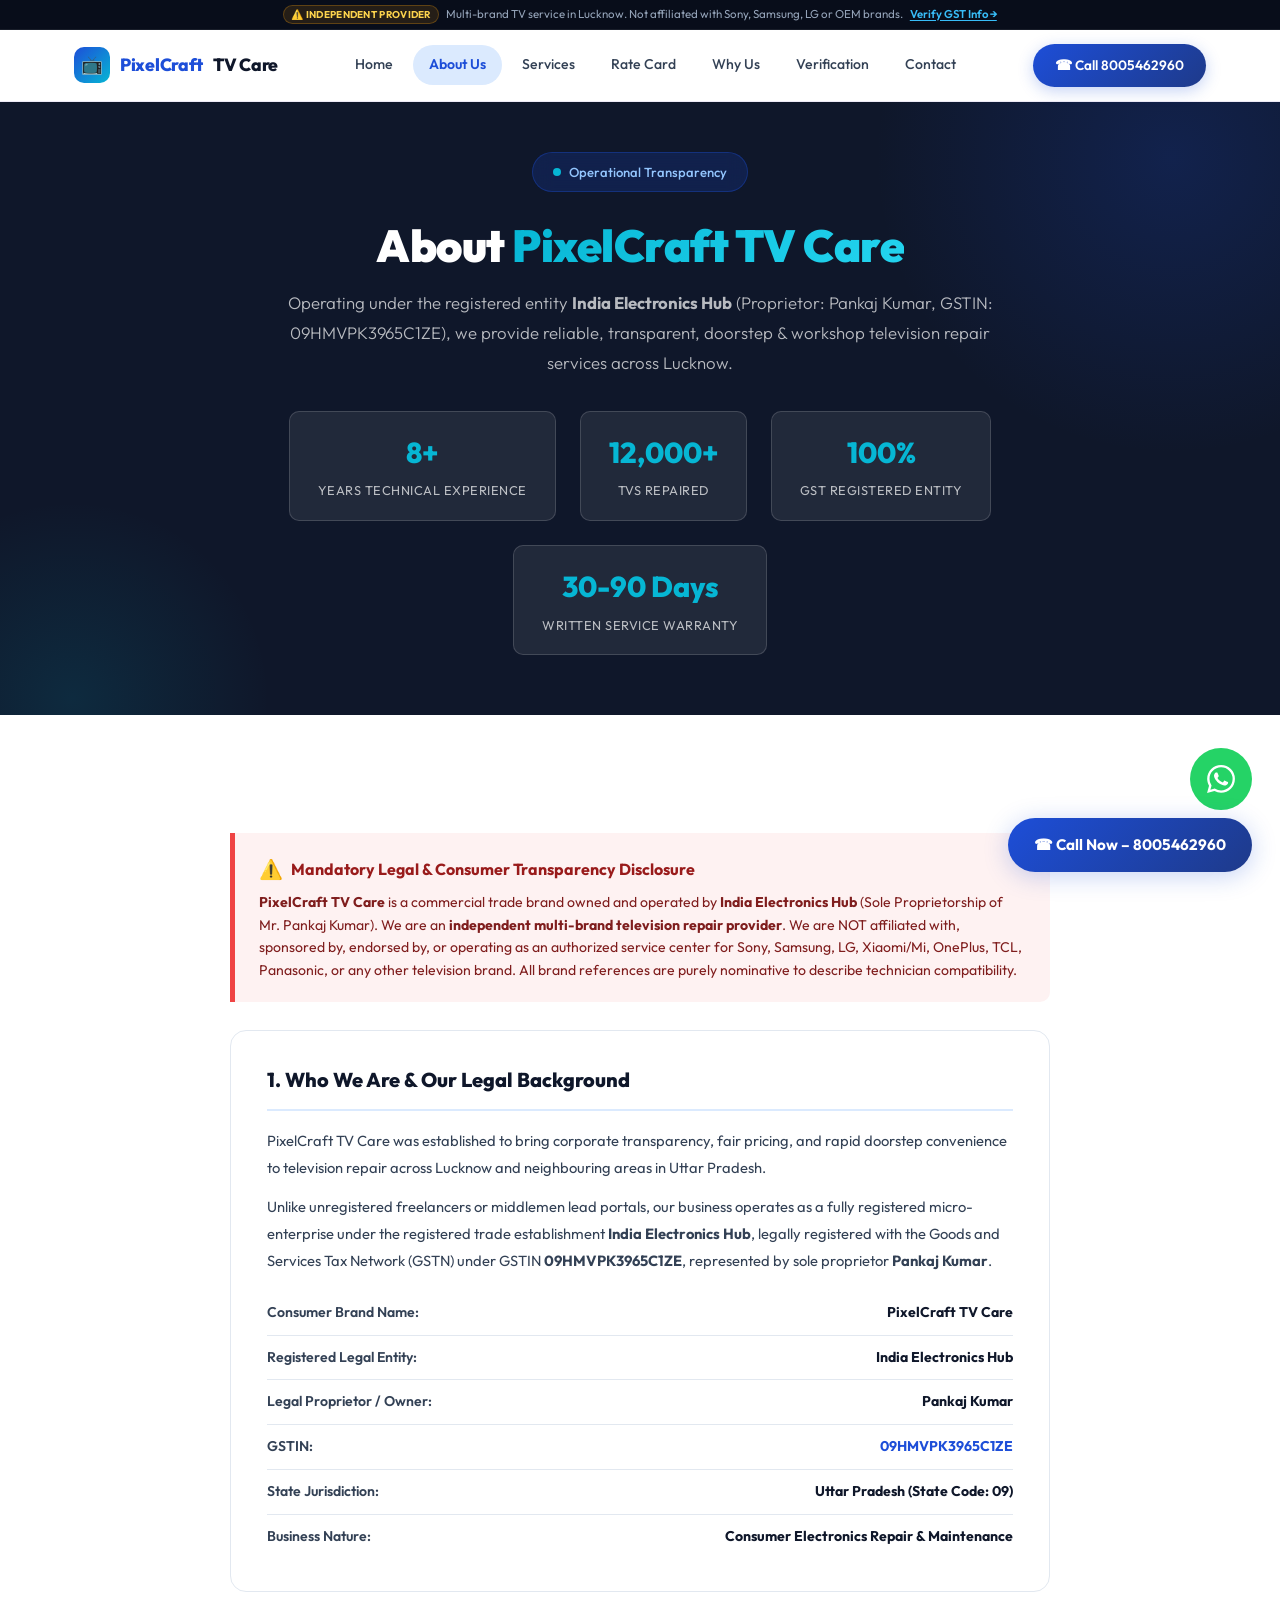
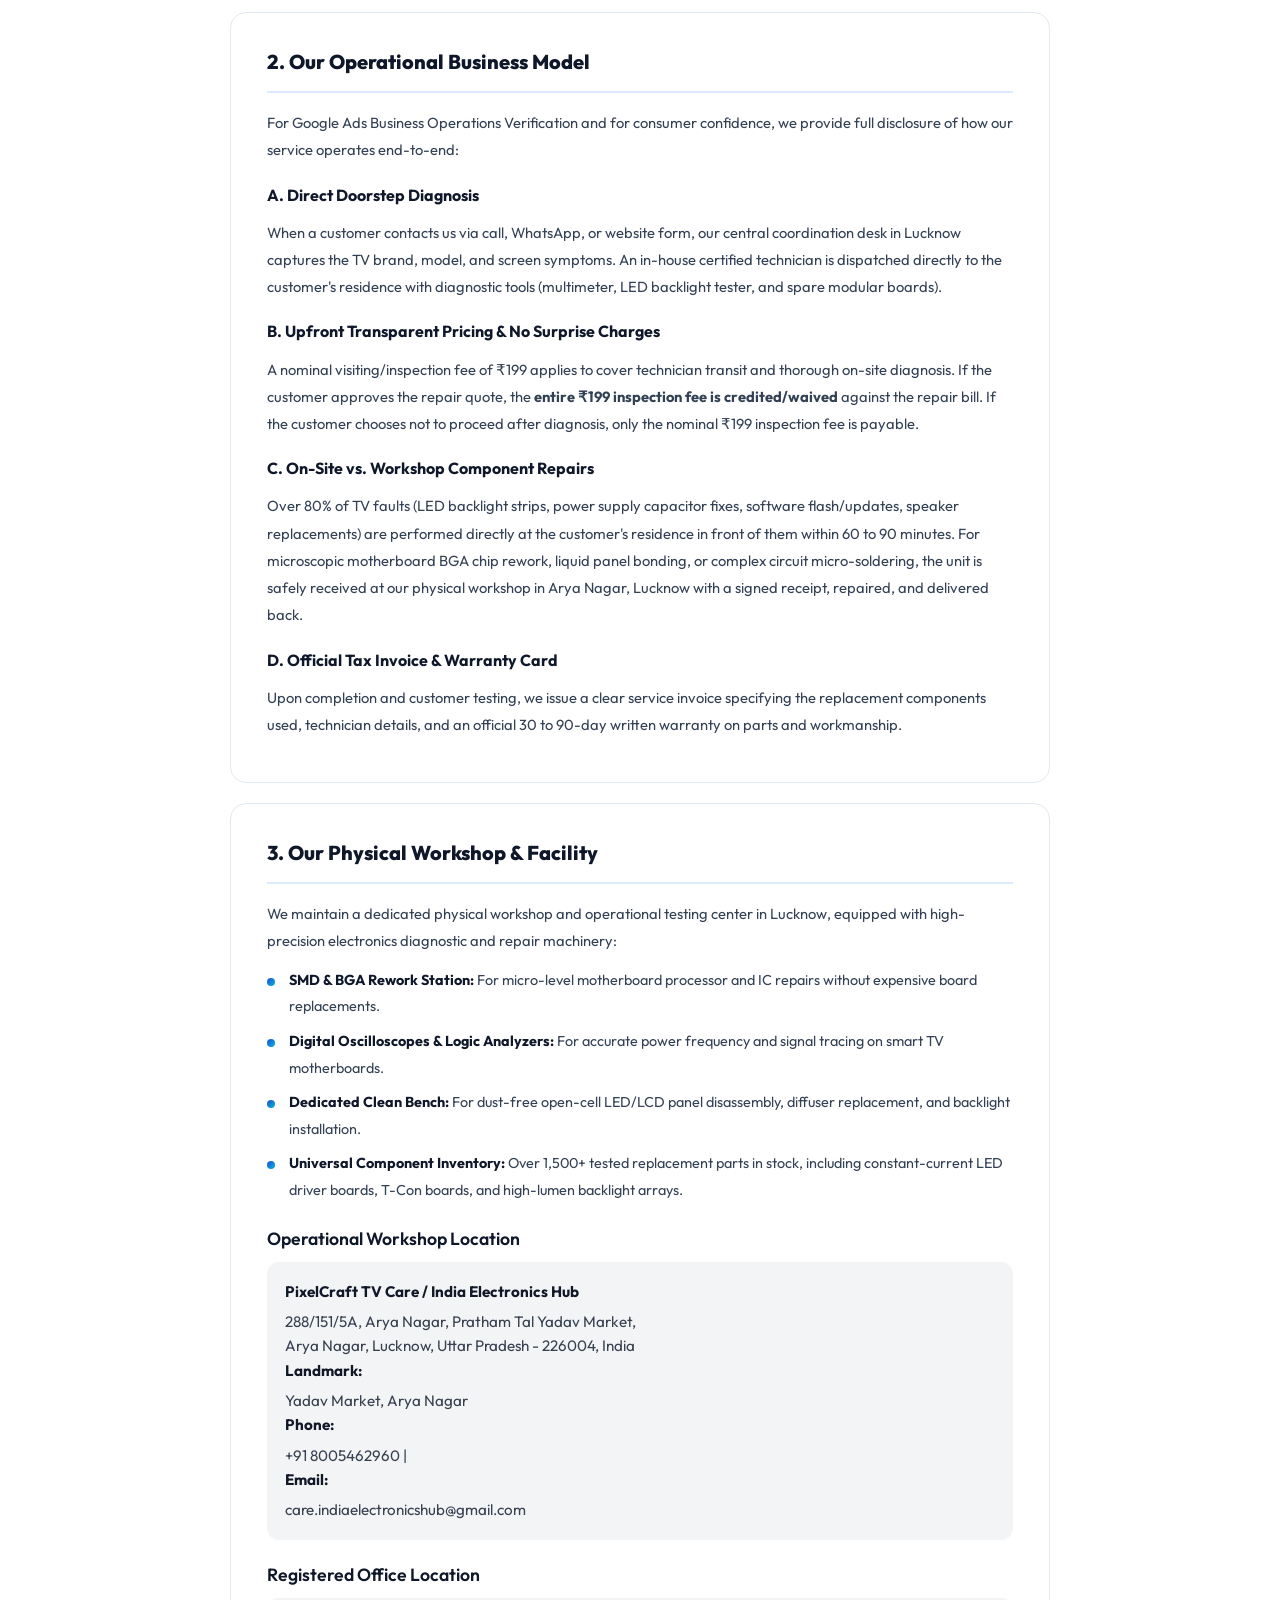
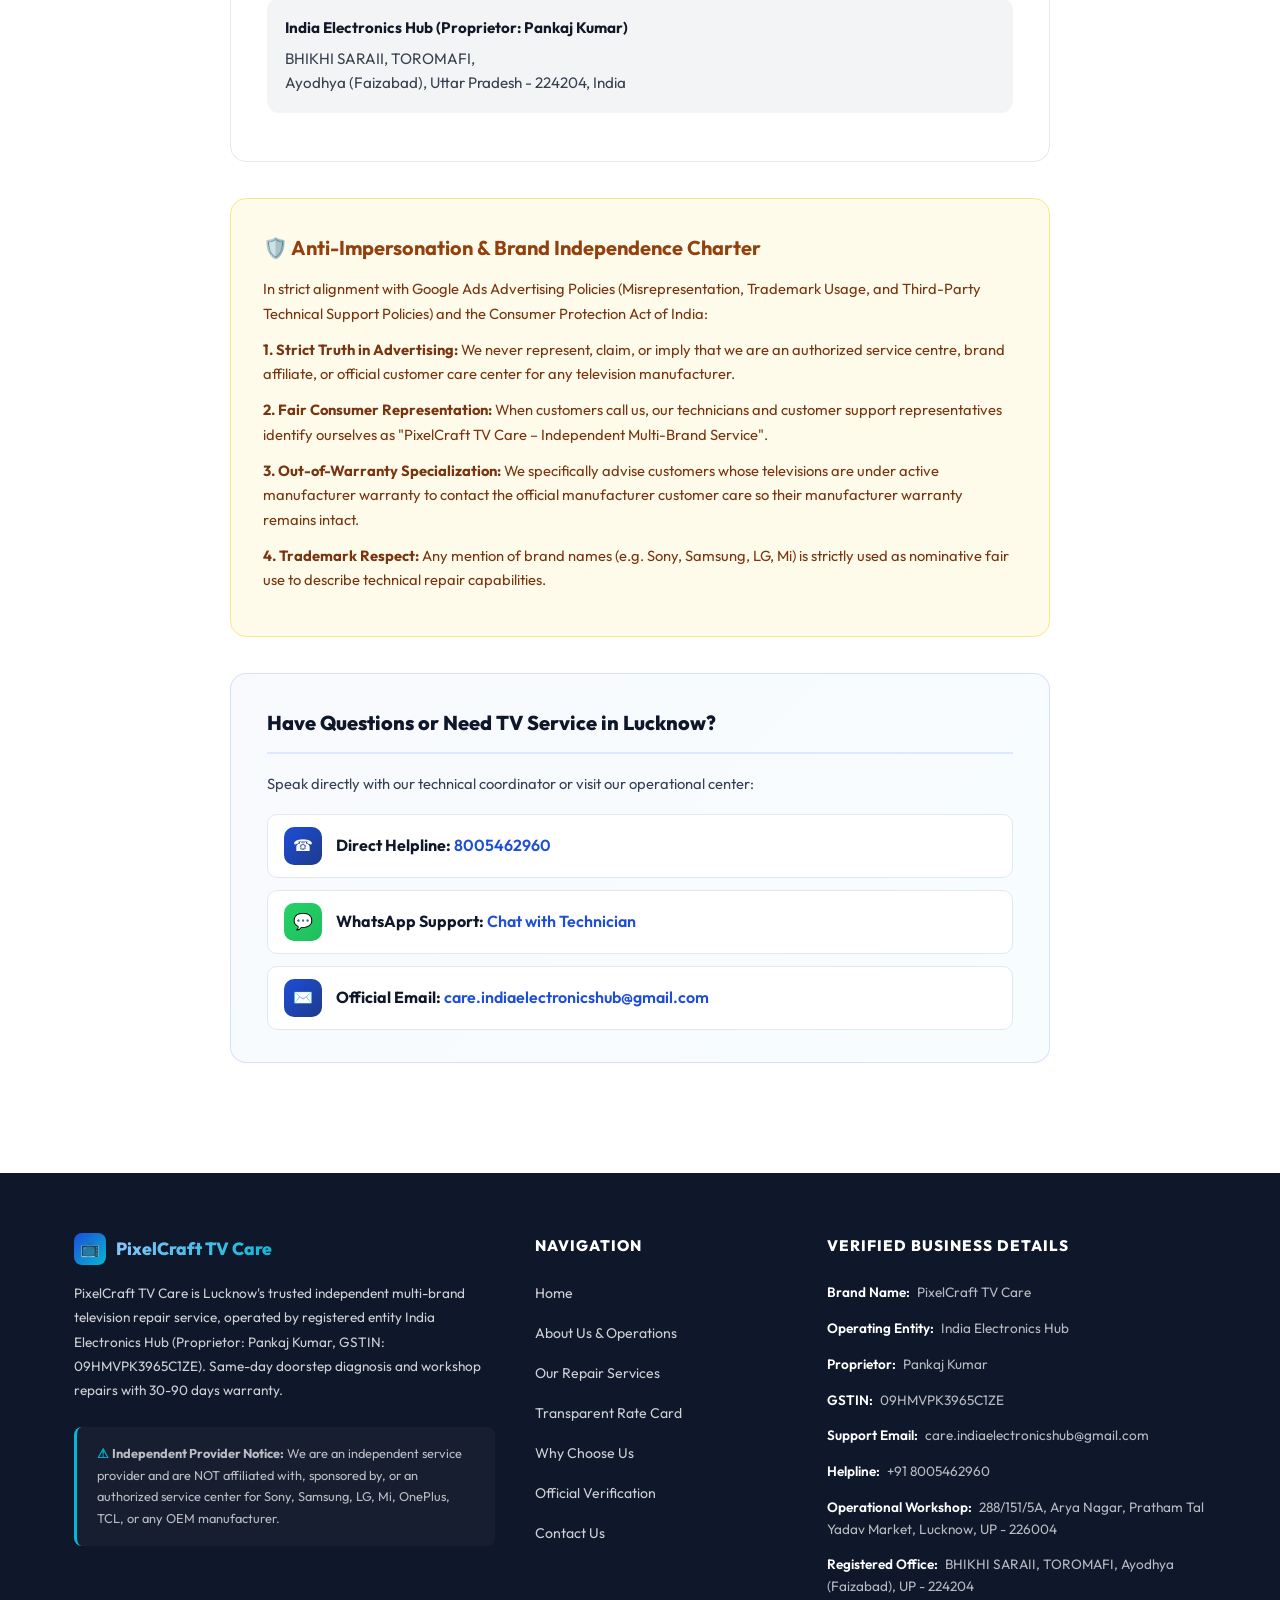
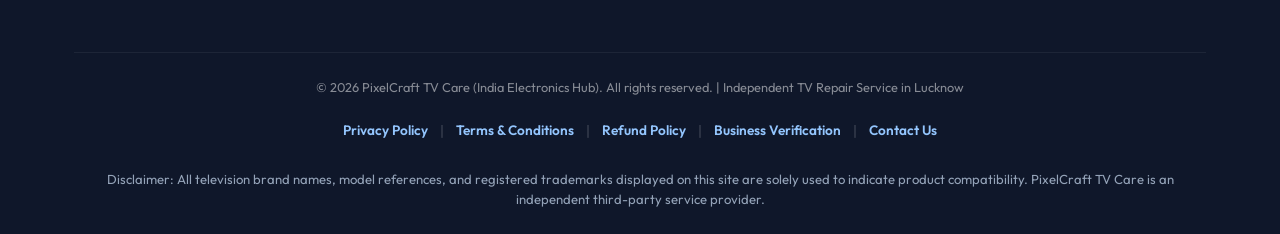
==== about.html @ d1cd242b "Revamp site for Google Ads BOV compliance, rebrand to PixelCraft TV Care, and mobile optimization" ====
<!DOCTYPE html>
<html lang="en">
<head>
<meta charset="UTF-8">
<meta name="viewport" content="width=device-width, initial-scale=1.0">
<title>About Us & Business Operations – PixelCraft TV Care | Lucknow</title>
<meta name="description" content="Learn about PixelCraft TV Care, an independent multi-brand television repair service in Lucknow operated by India Electronics Hub (Proprietor: Pankaj Kumar, GSTIN: 09HMVPK3965C1ZE).">
<meta name="keywords" content="About PixelCraft TV Care, TV repair Lucknow, India Electronics Hub, Pankaj Kumar, TV repair workshop Lucknow, independent TV repair">
<link rel="stylesheet" href="style.css">
<link rel="icon" type="image/svg+xml" href="data:image/svg+xml,<svg xmlns='http://www.w3.org/2000/svg' viewBox='0 0 100 100'><text y='.9em' font-size='90'>📺</text></svg>">
<link rel="canonical" href="https://india-electronics-hub-service-centre.vercel.app/about.html">
<meta property="og:title" content="About Us & Business Operations - PixelCraft TV Care">
<meta property="og:description" content="Independent TV repair facility in Lucknow operated by India Electronics Hub. Meet our team, workshop, and business model.">
<meta property="og:url" content="https://india-electronics-hub-service-centre.vercel.app/about.html">
<meta property="og:type" content="website">
<script type="application/ld+json">
{
  "@context": "https://schema.org",
  "@type": "LocalBusiness",
  "name": "PixelCraft TV Care",
  "alternateName": "India Electronics Hub",
  "url": "https://india-electronics-hub-service-centre.vercel.app/",
  "telephone": "+918005462960",
  "email": "care.indiaelectronicshub@gmail.com",
  "address": [
    {
      "@type": "PostalAddress",
      "streetAddress": "BHIKHI SARAII, TOROMAFI",
      "addressLocality": "Ayodhya",
      "addressRegion": "UP",
      "postalCode": "224204",
      "addressCountry": "IN"
    },
    {
      "@type": "PostalAddress",
      "streetAddress": "288/151/5A, ARYA NAGAR, PRATHAM TAL YADAV MARKET",
      "addressLocality": "Lucknow",
      "addressRegion": "UP",
      "postalCode": "226004",
      "addressCountry": "IN"
    }
  ],
  "openingHoursSpecification": [
    {
      "@type": "OpeningHoursSpecification",
      "dayOfWeek": ["Monday","Tuesday","Wednesday","Thursday","Friday","Saturday","Sunday"],
      "opens": "09:00",
      "closes": "20:00"
    }
  ],
  "areaServed": ["Lucknow", "Ayodhya"],
  "priceRange": "₹₹"
}
</script>
</head>
<body>

<!-- TOP COMPLIANCE BAR -->
<div class="top-compliance-bar">
  <div class="top-compliance-inner">
    <span class="compliance-tag">⚠️ Independent Provider</span>
    <span class="compliance-text">Multi-brand TV service in Lucknow. Not affiliated with Sony, Samsung, LG or OEM brands.</span>
    <a href="business-verification.html" class="compliance-link">Verify GST Info &rarr;</a>
  </div>
</div>

<!-- HEADER -->
<header class="header" id="header">
  <div class="header-inner">
    <a href="index.html" class="logo">
      <span class="logo-icon">📺</span>
      PixelCraft <span>TV Care</span>
    </a>
    <nav class="nav" id="desktopNav">
      <a href="index.html">Home</a>
      <a href="about.html" class="active">About Us</a>
      <a href="index.html#services">Services</a>
      <a href="index.html#pricing">Rate Card</a>
      <a href="index.html#why">Why Us</a>
      <a href="business-verification.html">Verification</a>
      <a href="contact.html">Contact</a>
    </nav>
    <a href="tel:8005462960" class="header-cta" id="headerCallBtn">&#9742; Call 8005462960</a>
    <button class="menu-toggle" id="menuToggle" aria-label="Open menu">&#9776;</button>
  </div>
</header>

<!-- MOBILE NAV -->
<div class="mobile-nav" id="mobileNav">
  <button class="close-btn" id="closeNav" aria-label="Close menu">&times;</button>
  <a href="index.html">Home</a>
  <a href="about.html">About Us</a>
  <a href="index.html#services">Services</a>
  <a href="index.html#pricing">Rate Card</a>
  <a href="index.html#why">Why Us</a>
  <a href="business-verification.html">Verification</a>
  <a href="contact.html">Contact</a>
  <a href="tel:8005462960" class="mobile-phone-btn">&#9742; Call 8005462960</a>
</div>

<!-- PAGE HERO -->
<section class="page-hero">
  <div class="container">
    <div class="page-hero-content">
      <div class="hero-badge">
        <span class="badge-dot"></span>
        Operational Transparency
      </div>
      <h1>About <span class="highlight">PixelCraft TV Care</span></h1>
      <p>Operating under the registered entity <strong>India Electronics Hub</strong> (Proprietor: Pankaj Kumar, GSTIN: 09HMVPK3965C1ZE), we provide reliable, transparent, doorstep & workshop television repair services across Lucknow.</p>
      
      <div class="about-hero-stats">
        <div class="about-stat">
          <span class="about-stat-num">8+</span>
          <span class="about-stat-label">Years Technical Experience</span>
        </div>
        <div class="about-stat">
          <span class="about-stat-num">12,000+</span>
          <span class="about-stat-label">TVs Repaired</span>
        </div>
        <div class="about-stat">
          <span class="about-stat-num">100%</span>
          <span class="about-stat-label">GST Registered Entity</span>
        </div>
        <div class="about-stat">
          <span class="about-stat-num">30-90 Days</span>
          <span class="about-stat-label">Written Service Warranty</span>
        </div>
      </div>
    </div>
  </div>
</section>

<!-- MAIN CONTENT -->
<section class="section">
  <div class="container">
    <div class="legal-content">

      <!-- Prominent Disclaimer Box -->
      <div class="prominent-disclaimer-box">
        <h4><span style="font-size:1.2rem">⚠️</span> Mandatory Legal & Consumer Transparency Disclosure</h4>
        <p><strong>PixelCraft TV Care</strong> is a commercial trade brand owned and operated by <strong>India Electronics Hub</strong> (Sole Proprietorship of Mr. Pankaj Kumar). We are an <strong>independent multi-brand television repair provider</strong>. We are NOT affiliated with, sponsored by, endorsed by, or operating as an authorized service center for Sony, Samsung, LG, Xiaomi/Mi, OnePlus, TCL, Panasonic, or any other television brand. All brand references are purely nominative to describe technician compatibility.</p>
      </div>

      <!-- Who We Are -->
      <div class="legal-card" id="aboutStory">
        <h2>1. Who We Are & Our Legal Background</h2>
        <p>PixelCraft TV Care was established to bring corporate transparency, fair pricing, and rapid doorstep convenience to television repair across Lucknow and neighbouring areas in Uttar Pradesh.</p>
        <p>Unlike unregistered freelancers or middlemen lead portals, our business operates as a fully registered micro-enterprise under the registered trade establishment <strong>India Electronics Hub</strong>, legally registered with the Goods and Services Tax Network (GSTN) under GSTIN <strong>09HMVPK3965C1ZE</strong>, represented by sole proprietor <strong>Pankaj Kumar</strong>.</p>
        
        <div class="verification-kv-list" style="margin-top:16px;">
          <li><span class="kv-key">Consumer Brand Name:</span> <span class="kv-value">PixelCraft TV Care</span></li>
          <li><span class="kv-key">Registered Legal Entity:</span> <span class="kv-value">India Electronics Hub</span></li>
          <li><span class="kv-key">Legal Proprietor / Owner:</span> <span class="kv-value">Pankaj Kumar</span></li>
          <li><span class="kv-key">GSTIN:</span> <span class="kv-value" style="color:var(--primary)">09HMVPK3965C1ZE</span></li>
          <li><span class="kv-key">State Jurisdiction:</span> <span class="kv-value">Uttar Pradesh (State Code: 09)</span></li>
          <li><span class="kv-key">Business Nature:</span> <span class="kv-value">Consumer Electronics Repair & Maintenance</span></li>
        </div>
      </div>

      <!-- Operational Model -->
      <div class="legal-card" id="aboutModel">
        <h2>2. Our Operational Business Model</h2>
        <p>For Google Ads Business Operations Verification and for consumer confidence, we provide full disclosure of how our service operates end-to-end:</p>
        
        <h3>A. Direct Doorstep Diagnosis</h3>
        <p>When a customer contacts us via call, WhatsApp, or website form, our central coordination desk in Lucknow captures the TV brand, model, and screen symptoms. An in-house certified technician is dispatched directly to the customer's residence with diagnostic tools (multimeter, LED backlight tester, and spare modular boards).</p>

        <h3>B. Upfront Transparent Pricing & No Surprise Charges</h3>
        <p>A nominal visiting/inspection fee of ₹199 applies to cover technician transit and thorough on-site diagnosis. If the customer approves the repair quote, the <strong>entire ₹199 inspection fee is credited/waived</strong> against the repair bill. If the customer chooses not to proceed after diagnosis, only the nominal ₹199 inspection fee is payable.</p>

        <h3>C. On-Site vs. Workshop Component Repairs</h3>
        <p>Over 80% of TV faults (LED backlight strips, power supply capacitor fixes, software flash/updates, speaker replacements) are performed directly at the customer's residence in front of them within 60 to 90 minutes. For microscopic motherboard BGA chip rework, liquid panel bonding, or complex circuit micro-soldering, the unit is safely received at our physical workshop in Arya Nagar, Lucknow with a signed receipt, repaired, and delivered back.</p>

        <h3>D. Official Tax Invoice & Warranty Card</h3>
        <p>Upon completion and customer testing, we issue a clear service invoice specifying the replacement components used, technician details, and an official 30 to 90-day written warranty on parts and workmanship.</p>
      </div>

      <!-- Workshop & Infrastructure -->
      <div class="legal-card" id="aboutWorkshop">
        <h2>3. Our Physical Workshop & Facility</h2>
        <p>We maintain a dedicated physical workshop and operational testing center in Lucknow, equipped with high-precision electronics diagnostic and repair machinery:</p>
        <ul>
          <li><strong>SMD & BGA Rework Station:</strong> For micro-level motherboard processor and IC repairs without expensive board replacements.</li>
          <li><strong>Digital Oscilloscopes & Logic Analyzers:</strong> For accurate power frequency and signal tracing on smart TV motherboards.</li>
          <li><strong>Dedicated Clean Bench:</strong> For dust-free open-cell LED/LCD panel disassembly, diffuser replacement, and backlight installation.</li>
          <li><strong>Universal Component Inventory:</strong> Over 1,500+ tested replacement parts in stock, including constant-current LED driver boards, T-Con boards, and high-lumen backlight arrays.</li>
        </ul>
        
        <div class="address-card-heading">Operational Workshop Location</div>
        <div class="address-custom-card">
          <strong>PixelCraft TV Care / India Electronics Hub</strong>
          288/151/5A, Arya Nagar, Pratham Tal Yadav Market,<br>
          Arya Nagar, Lucknow, Uttar Pradesh - 226004, India<br>
          <strong>Landmark:</strong> Yadav Market, Arya Nagar<br>
          <strong>Phone:</strong> +91 8005462960 | <strong>Email:</strong> care.indiaelectronicshub@gmail.com
        </div>

        <div class="address-card-heading">Registered Office Location</div>
        <div class="address-custom-card">
          <strong>India Electronics Hub (Proprietor: Pankaj Kumar)</strong>
          BHIKHI SARAII, TOROMAFI,<br>
          Ayodhya (Faizabad), Uttar Pradesh - 224204, India
        </div>
      </div>

      <!-- Anti-Impersonation Charter -->
      <div class="charter-card" id="aboutCharter">
        <h3>🛡️ Anti-Impersonation & Brand Independence Charter</h3>
        <p>In strict alignment with Google Ads Advertising Policies (Misrepresentation, Trademark Usage, and Third-Party Technical Support Policies) and the Consumer Protection Act of India:</p>
        <p><strong>1. Strict Truth in Advertising:</strong> We never represent, claim, or imply that we are an authorized service centre, brand affiliate, or official customer care center for any television manufacturer.</p>
        <p><strong>2. Fair Consumer Representation:</strong> When customers call us, our technicians and customer support representatives identify ourselves as "PixelCraft TV Care – Independent Multi-Brand Service".</p>
        <p><strong>3. Out-of-Warranty Specialization:</strong> We specifically advise customers whose televisions are under active manufacturer warranty to contact the official manufacturer customer care so their manufacturer warranty remains intact.</p>
        <p><strong>4. Trademark Respect:</strong> Any mention of brand names (e.g. Sony, Samsung, LG, Mi) is strictly used as nominative fair use to describe technical repair capabilities.</p>
      </div>

      <!-- Contact Banner inside About -->
      <div class="legal-card legal-card-contact" style="margin-top:36px;">
        <h2>Have Questions or Need TV Service in Lucknow?</h2>
        <p>Speak directly with our technical coordinator or visit our operational center:</p>
        <div class="legal-contact-info">
          <div class="legal-contact-item">
            <span class="lc-icon">&#9742;</span>
            <div><strong>Direct Helpline:</strong> <a href="tel:8005462960">8005462960</a></div>
          </div>
          <div class="legal-contact-item">
            <span class="lc-icon lc-icon-wa">💬</span>
            <div><strong>WhatsApp Support:</strong> <a href="https://wa.me/918005462960?text=Hi%2C%20I%20need%20TV%20repair%20service%20in%20Lucknow" target="_blank">Chat with Technician</a></div>
          </div>
          <div class="legal-contact-item">
            <span class="lc-icon">✉️</span>
            <div><strong>Official Email:</strong> <a href="mailto:care.indiaelectronicshub@gmail.com">care.indiaelectronicshub@gmail.com</a></div>
          </div>
        </div>
      </div>

    </div>
  </div>
</section>

<!-- FOOTER -->
<footer class="footer" id="siteFooter">
  <div class="container">
    <div class="footer-grid">
      <div class="footer-col-about">
        <div class="footer-logo">
          <span class="fl-icon">📺</span>
          <span class="fl-text">PixelCraft TV Care</span>
        </div>
        <p class="footer-about">PixelCraft TV Care is Lucknow's trusted independent multi-brand television repair service, operated by registered entity India Electronics Hub (Proprietor: Pankaj Kumar, GSTIN: 09HMVPK3965C1ZE). Same-day doorstep diagnosis and workshop repairs with 30-90 days warranty.</p>
        <div class="footer-disclaimer">
          <span class="warning-icon">⚠</span> <strong>Independent Provider Notice:</strong> We are an independent service provider and are NOT affiliated with, sponsored by, or an authorized service center for Sony, Samsung, LG, Mi, OnePlus, TCL, or any OEM manufacturer.
        </div>
      </div>
      <div class="footer-col-links">
        <h4>NAVIGATION</h4>
        <div class="footer-links">
          <a href="index.html">Home</a>
          <a href="about.html">About Us & Operations</a>
          <a href="index.html#services">Our Repair Services</a>
          <a href="index.html#pricing">Transparent Rate Card</a>
          <a href="index.html#why">Why Choose Us</a>
          <a href="business-verification.html">Official Verification</a>
          <a href="contact.html">Contact Us</a>
        </div>
      </div>
      <div class="footer-col-legal">
        <h4>VERIFIED BUSINESS DETAILS</h4>
        <ul class="legal-office-list">
          <li><strong>Brand Name:</strong> PixelCraft TV Care</li>
          <li><strong>Operating Entity:</strong> India Electronics Hub</li>
          <li><strong>Proprietor:</strong> Pankaj Kumar</li>
          <li><strong>GSTIN:</strong> 09HMVPK3965C1ZE</li>
          <li><strong>Support Email:</strong> care.indiaelectronicshub@gmail.com</li>
          <li><strong>Helpline:</strong> +91 8005462960</li>
          <li><strong>Operational Workshop:</strong> 288/151/5A, Arya Nagar, Pratham Tal Yadav Market, Lucknow, UP - 226004</li>
          <li><strong>Registered Office:</strong> BHIKHI SARAII, TOROMAFI, Ayodhya (Faizabad), UP - 224204</li>
        </ul>
      </div>
    </div>
    <div class="footer-bottom">
      <p class="copyright-text">&copy; 2026 PixelCraft TV Care (India Electronics Hub). All rights reserved. | Independent TV Repair Service in Lucknow</p>
      <div class="footer-bottom-links">
        <a href="privacy-policy.html">Privacy Policy</a> <span class="sep">|</span> 
        <a href="terms-and-conditions.html">Terms & Conditions</a> <span class="sep">|</span> 
        <a href="refund-policy.html">Refund Policy</a> <span class="sep">|</span> 
        <a href="business-verification.html">Business Verification</a> <span class="sep">|</span> 
        <a href="contact.html">Contact Us</a>
      </div>
      <p class="disclaimer-text" style="font-size: 0.82rem; color: #94A3B8; margin-top: 15px; text-align: center; line-height: 1.5; padding: 0 15px;">Disclaimer: All television brand names, model references, and registered trademarks displayed on this site are solely used to indicate product compatibility. PixelCraft TV Care is an independent third-party service provider.</p>
    </div>
  </div>
</footer>

<!-- FLOATING BUTTONS -->
<a href="https://wa.me/918005462960?text=Hi%2C%20I%20need%20TV%20repair%20service%20in%20Lucknow" target="_blank" class="floating-whatsapp" aria-label="WhatsApp" id="floatingWa">
  <svg width="28" height="28" viewBox="0 0 24 24" fill="white"><path d="M17.472 14.382c-.297-.149-1.758-.867-2.03-.967-.273-.099-.471-.148-.67.15-.197.297-.767.966-.94 1.164-.173.199-.347.223-.644.075-.297-.15-1.255-.463-2.39-1.475-.883-.788-1.48-1.761-1.653-2.059-.173-.297-.018-.458.13-.606.134-.133.298-.347.446-.52.149-.174.198-.298.298-.497.099-.198.05-.371-.025-.52-.075-.149-.669-1.612-.916-2.207-.242-.579-.487-.5-.669-.51-.173-.008-.371-.01-.57-.01-.198 0-.52.074-.792.372-.272.297-1.04 1.016-1.04 2.479 0 1.462 1.065 2.875 1.213 3.074.149.198 2.096 3.2 5.077 4.487.709.306 1.262.489 1.694.625.712.227 1.36.195 1.871.118.571-.085 1.758-.719 2.006-1.413.248-.694.248-1.289.173-1.413-.074-.124-.272-.198-.57-.347m-5.421 7.403h-.004a9.87 9.87 0 01-5.031-1.378l-.361-.214-3.741.982.998-3.648-.235-.374a9.86 9.86 0 01-1.51-5.26c.001-5.45 4.436-9.884 9.888-9.884 2.64 0 5.122 1.03 6.988 2.898a9.825 9.825 0 012.893 6.994c-.003 5.45-4.437 9.884-9.885 9.884m8.413-18.297A11.815 11.815 0 0012.05 0C5.495 0 .16 5.335.157 11.892c0 2.096.547 4.142 1.588 5.945L.057 24l6.305-1.654a11.882 11.882 0 005.683 1.448h.005c6.554 0 11.89-5.335 11.893-11.893a11.821 11.821 0 00-3.48-8.413z"/></svg>
</a>
<a href="tel:8005462960" class="floating-call" id="floatingCall">&#9742; Call Now – 8005462960</a>

<script>
// Sticky header effect
window.addEventListener("scroll", function() {
  document.getElementById("header").classList.toggle("scrolled", window.scrollY > 40);
});

// Mobile nav toggle
document.getElementById("menuToggle").addEventListener("click", function() {
  document.getElementById("mobileNav").classList.add("open");
});
document.getElementById("closeNav").addEventListener("click", function() {
  document.getElementById("mobileNav").classList.remove("open");
});

document.querySelectorAll('.mobile-nav a:not(.close-btn):not(.mobile-phone-btn)').forEach(function(link) {
  link.addEventListener('click', function() {
    document.getElementById('mobileNav').classList.remove('open');
  });
});
</script>
</body>
</html>
---- style.css ----
@import url('https://fonts.googleapis.com/css2?family=Outfit:wght@300;400;500;600;700;800;900&display=swap');

:root {
  /* Tech Blue & Electric Cyan premium palette */
  --primary: #1D4ED8;
  --primary-dark: #1E3A8A;
  --primary-light: #DBEAFE;
  --primary-glow: rgba(29,78,216,0.25);
  --accent: #06B6D4;
  --accent-dark: #0891B2;
  --accent-light: #CFFAFE;
  --dark: #0F172A;
  --dark-card: #1E293B;
  --text: #0F172A;
  --text-mid: #334155;
  --text-light: #64748B;
  --white: #FFFFFF;
  --off-white: #F8FAFC;
  --light-bg: #F1F5F9;
  --border: #E2E8F0;
  --success: #10B981;
  --whatsapp: #25D366;
  --shadow-sm: 0 2px 12px rgba(29,78,216,0.06);
  --shadow-md: 0 8px 30px rgba(29,78,216,0.10);
  --shadow-lg: 0 16px 50px rgba(29,78,216,0.14);
  --shadow-glow: 0 0 40px rgba(29,78,216,0.18);
  --radius: 16px;
  --radius-sm: 10px;
  --radius-xs: 6px;
  --ease: cubic-bezier(0.22, 1, 0.36, 1);
}

*, *::before, *::after { box-sizing: border-box; margin: 0; padding: 0; }
html { scroll-behavior: smooth; scroll-padding-top: 90px; }

body {
  font-family: 'Outfit', sans-serif;
  color: var(--text);
  line-height: 1.7;
  background: var(--white);
  -webkit-font-smoothing: antialiased;
  overflow-x: hidden;
}

a { text-decoration: none; color: inherit; }
ul { list-style: none; }
img { max-width: 100%; display: block; }
.container { max-width: 1180px; margin: 0 auto; padding: 0 24px; }

/* ===== ANIMATIONS ===== */
@keyframes floatY {
  0%, 100% { transform: translateY(0); }
  50% { transform: translateY(-8px); }
}
@keyframes shimmer {
  0% { background-position: -200% center; }
  100% { background-position: 200% center; }
}
@keyframes pulseGlow {
  0%, 100% { box-shadow: 0 0 0 0 var(--primary-glow); }
  50% { box-shadow: 0 0 0 12px rgba(29,78,216,0); }
}
@keyframes pulseWA {
  0%, 100% { box-shadow: 0 4px 20px rgba(37,211,102,0.35); }
  50% { box-shadow: 0 4px 35px rgba(37,211,102,0.55); }
}
@keyframes slideUp {
  from { opacity: 0; transform: translateY(30px); }
  to { opacity: 1; transform: translateY(0); }
}
@keyframes spinSlow {
  from { transform: rotate(0deg); }
  to { transform: rotate(360deg); }
}

/* ===== HEADER ===== */
.header {
  position: sticky; top: 0; left: 0; right: 0; z-index: 1000;
  background: rgba(255,255,255,0.96);
  backdrop-filter: blur(20px) saturate(180%);
  -webkit-backdrop-filter: blur(20px) saturate(180%);
  border-bottom: 1px solid rgba(226,221,240,0.6);
  transition: all 0.3s var(--ease);
}
.header.scrolled {
  box-shadow: var(--shadow-md);
  background: rgba(255,255,255,0.98);
}
.header-inner {
  display: flex; align-items: center; justify-content: space-between;
  padding: 14px 24px; max-width: 1180px; margin: 0 auto;
}
.logo {
  font-size: 1.1rem; font-weight: 800; color: var(--primary);
  display: flex; align-items: center; gap: 10px;
  letter-spacing: -0.3px;
}
.logo span { color: var(--dark); }
.logo-icon {
  width: 36px; height: 36px; border-radius: 10px;
  background: linear-gradient(135deg, var(--primary), var(--accent));
  display: flex; align-items: center; justify-content: center;
  font-size: 1.1rem; color: white;
}
.nav { display: flex; align-items: center; gap: 4px; }
.nav a {
  padding: 8px 16px; border-radius: 50px;
  font-size: 0.88rem; font-weight: 500; color: var(--text-mid);
  transition: all 0.3s var(--ease); position: relative;
}
.nav a:hover, .nav a.active {
  background: var(--primary-light); color: var(--primary); font-weight: 600;
}
.header-cta {
  display: inline-flex; align-items: center; gap: 6px;
  background: linear-gradient(135deg, var(--primary), var(--primary-dark));
  color: var(--white);
  padding: 10px 22px; border-radius: 50px;
  font-weight: 600; font-size: 0.85rem;
  transition: all 0.3s var(--ease);
  box-shadow: 0 4px 15px var(--primary-glow);
}
.header-cta:hover {
  transform: translateY(-2px);
  box-shadow: 0 6px 25px var(--primary-glow);
}
.menu-toggle {
  display: none; background: none; border: none; font-size: 1.5rem;
  color: var(--dark); cursor: pointer;
}

/* ===== HERO ===== */
.hero {
  padding: 50px 0 80px;
  background: var(--dark);
  position: relative; overflow: hidden; color: var(--white);
}
.hero::before {
  content: ''; position: absolute; top: -50%; right: -20%;
  width: 800px; height: 800px; border-radius: 50%;
  background: radial-gradient(circle, rgba(29,78,216,0.25) 0%, transparent 70%);
  animation: floatY 8s ease-in-out infinite;
}
.hero::after {
  content: ''; position: absolute; bottom: -30%; left: -10%;
  width: 600px; height: 600px; border-radius: 50%;
  background: radial-gradient(circle, rgba(6,182,212,0.15) 0%, transparent 70%);
  animation: floatY 10s ease-in-out infinite 2s;
}
.hero-content {
  position: relative; z-index: 2; text-align: center;
  max-width: 820px; margin: 0 auto;
  animation: slideUp 0.8s var(--ease);
}
.hero-badge {
  display: inline-flex; align-items: center; gap: 8px;
  background: rgba(29,78,216,0.2);
  border: 1px solid rgba(29,78,216,0.35);
  padding: 8px 20px; border-radius: 50px;
  font-size: 0.82rem; font-weight: 500; margin-bottom: 28px;
  backdrop-filter: blur(10px);
  color: #93C5FD;
}
.hero-badge .badge-dot {
  width: 8px; height: 8px; border-radius: 50%;
  background: var(--accent); animation: pulseGlow 2s infinite;
}
.hero h1 {
  font-size: 3.2rem; font-weight: 900; line-height: 1.1;
  margin-bottom: 20px; letter-spacing: -1px;
}
.hero h1 .highlight {
  background: linear-gradient(135deg, var(--accent), #22D3EE, var(--accent));
  background-size: 200% auto;
  -webkit-background-clip: text;
  -webkit-text-fill-color: transparent;
  background-clip: text;
  animation: shimmer 4s linear infinite;
}
.hero p {
  font-size: 1.15rem; opacity: 0.75; margin-bottom: 40px;
  line-height: 1.8; font-weight: 300;
}
.hero-buttons { display: flex; gap: 16px; justify-content: center; flex-wrap: wrap; }

/* Buttons */
.btn {
  display: inline-flex; align-items: center; gap: 8px;
  padding: 15px 30px; border-radius: 50px;
  font-weight: 600; font-size: 0.95rem;
  transition: all 0.35s var(--ease); border: none; cursor: pointer;
  font-family: 'Outfit', sans-serif; position: relative; overflow: hidden;
}
.btn-primary {
  background: linear-gradient(135deg, var(--accent), var(--accent-dark));
  color: var(--white);
  box-shadow: 0 4px 20px rgba(6,182,212,0.3);
}
.btn-primary:hover {
  transform: translateY(-3px);
  box-shadow: 0 8px 30px rgba(6,182,212,0.45);
}
.btn-whatsapp {
  background: var(--whatsapp); color: var(--white);
  box-shadow: 0 4px 20px rgba(37,211,102,0.3);
}
.btn-whatsapp:hover {
  background: #1EBE5D; transform: translateY(-3px);
  box-shadow: 0 8px 30px rgba(37,211,102,0.4);
}
.btn-secondary {
  background: linear-gradient(135deg, var(--primary), var(--primary-dark));
  color: var(--white);
  box-shadow: 0 4px 20px var(--primary-glow);
}
.btn-secondary:hover {
  transform: translateY(-3px);
  box-shadow: 0 8px 30px var(--primary-glow);
}

/* Trust Bar */
.trust-bar {
  display: flex; justify-content: center; gap: 40px;
  margin-top: 56px; padding-top: 32px;
  border-top: 1px solid rgba(255,255,255,0.08);
}
.trust-item { text-align: center; font-size: 0.82rem; opacity: 0.7; }
.trust-item .t-icon {
  width: 48px; height: 48px; border-radius: 12px;
  background: rgba(255,255,255,0.06);
  border: 1px solid rgba(255,255,255,0.08);
  display: flex; align-items: center; justify-content: center;
  font-size: 1.3rem; margin: 0 auto 10px;
}
.trust-item strong { display: block; font-size: 1rem; color: var(--white); }
.trust-item span { font-size: 0.78rem; color: rgba(255,255,255,0.5); }

/* ===== SECTIONS ===== */
.section { padding: 90px 0; }
.section-alt { background: var(--light-bg); }
.section-header { text-align: center; margin-bottom: 56px; }
.section-header .label {
  display: inline-flex; align-items: center; gap: 6px;
  background: var(--primary-light); color: var(--primary);
  padding: 6px 18px; border-radius: 50px;
  font-size: 0.76rem; font-weight: 700; text-transform: uppercase;
  letter-spacing: 1.5px; margin-bottom: 16px;
}
.section-header h2 {
  font-size: 2.4rem; font-weight: 800; color: var(--dark);
  margin-bottom: 14px; letter-spacing: -0.5px;
}
.section-header > p {
  color: var(--text-light); max-width: 560px; margin: 0 auto;
  font-size: 1.05rem; font-weight: 300;
}

/* ===== SERVICES ===== */
.services-grid {
  display: grid; grid-template-columns: repeat(4, 1fr); gap: 22px;
}
.service-card {
  background: var(--white); border: 1px solid var(--border);
  border-radius: var(--radius); padding: 32px 22px;
  text-align: center; transition: all 0.4s var(--ease);
  position: relative;
}
.service-card::before {
  content: ''; position: absolute; top: 0; left: 50%;
  transform: translateX(-50%); width: 50px; height: 3px;
  background: linear-gradient(90deg, var(--primary), var(--accent));
  border-radius: 0 0 4px 4px; opacity: 0;
  transition: all 0.4s var(--ease);
}
.service-card:hover {
  transform: translateY(-8px);
  box-shadow: var(--shadow-lg);
  border-color: rgba(29,78,216,0.2);
}
.service-card:hover::before { opacity: 1; width: 80px; }
a.service-card { display: block; color: inherit; cursor: pointer; }
.service-card .s-icon {
  width: 60px; height: 60px; border-radius: 16px;
  background: linear-gradient(135deg, var(--primary-light), #E0F2FE);
  color: var(--primary);
  display: flex; align-items: center; justify-content: center;
  font-size: 1.6rem; margin: 0 auto 18px;
  transition: all 0.4s var(--ease);
}
.service-card:hover .s-icon {
  background: linear-gradient(135deg, var(--primary), var(--primary-dark));
  color: white; transform: scale(1.08);
}
.service-card h3 { font-size: 1.02rem; font-weight: 700; margin-bottom: 8px; }
.service-card p { font-size: 0.84rem; color: var(--text-light); line-height: 1.6; }

/* ===== BRANDS ===== */
.brands-grid {
  display: grid; grid-template-columns: repeat(6, 1fr); gap: 16px;
}
.brand-card {
  background: var(--white); border: 1px solid var(--border);
  border-radius: var(--radius); padding: 22px 14px;
  text-align: center; transition: all 0.4s var(--ease);
  cursor: pointer; position: relative; overflow: hidden;
}
.brand-card::after {
  content: ''; position: absolute; inset: 0;
  background: linear-gradient(135deg, rgba(29,78,216,0.05), rgba(6,182,212,0.05));
  opacity: 0; transition: opacity 0.4s var(--ease);
}
.brand-card:hover {
  transform: translateY(-5px); box-shadow: var(--shadow-md);
  border-color: rgba(29,78,216,0.25);
}
.brand-card:hover::after { opacity: 1; }
.brand-card .b-dot {
  width: 40px; height: 40px; border-radius: 50%;
  margin: 0 auto 10px;
  display: flex; align-items: center; justify-content: center;
  font-size: 1.2rem; font-weight: 800; color: white;
  position: relative; z-index: 1;
}
.brand-card h3 { font-size: 0.85rem; font-weight: 700; position: relative; z-index: 1; }

/* ===== WHY CHOOSE ===== */
.why-grid { display: grid; grid-template-columns: repeat(5, 1fr); gap: 20px; }
.why-card {
  text-align: center; padding: 30px 18px;
  background: var(--white); border-radius: var(--radius);
  border: 1px solid var(--border); transition: all 0.4s var(--ease);
  position: relative; overflow: hidden;
}
.why-card::before {
  content: ''; position: absolute; bottom: 0; left: 0; right: 0;
  height: 3px;
  background: linear-gradient(90deg, var(--primary), var(--accent));
  transform: scaleX(0); transition: transform 0.4s var(--ease);
}
.why-card:hover { transform: translateY(-5px); box-shadow: var(--shadow-md); }
.why-card:hover::before { transform: scaleX(1); }
.why-card .w-icon {
  width: 52px; height: 52px; border-radius: 14px;
  background: var(--primary-light);
  display: flex; align-items: center; justify-content: center;
  font-size: 1.5rem; margin: 0 auto 14px;
  transition: all 0.4s var(--ease);
}
.why-card:hover .w-icon {
  background: linear-gradient(135deg, var(--primary), var(--primary-dark));
  color: white; transform: rotate(-5deg) scale(1.05);
}
.why-card h3 { font-size: 0.95rem; font-weight: 700; margin-bottom: 6px; }
.why-card p { font-size: 0.82rem; color: var(--text-light); }

/* ===== PROCESS ===== */
.process-grid {
  display: grid; grid-template-columns: repeat(4, 1fr); gap: 24px;
  position: relative;
}
.process-grid::before {
  content: ''; position: absolute; top: 30px;
  left: calc(12.5% + 12px); right: calc(12.5% + 12px);
  height: 2px; background: linear-gradient(90deg,
    var(--primary), var(--accent), var(--primary));
  opacity: 0.2;
}
.process-card { text-align: center; position: relative; z-index: 1; }
.process-card .step {
  width: 62px; height: 62px; border-radius: 50%;
  background: var(--white);
  border: 3px solid var(--primary);
  color: var(--primary); display: flex; align-items: center; justify-content: center;
  font-size: 1.4rem; font-weight: 900; margin: 0 auto 18px;
  transition: all 0.4s var(--ease); position: relative;
}
.process-card:hover .step {
  background: linear-gradient(135deg, var(--primary), var(--accent));
  border-color: transparent; color: white;
  transform: scale(1.1);
  box-shadow: 0 0 30px var(--primary-glow);
}
.process-card h3 { font-size: 1rem; font-weight: 700; margin-bottom: 6px; }
.process-card p { font-size: 0.84rem; color: var(--text-light); }

/* ===== REVIEWS ===== */
.reviews-grid { display: grid; grid-template-columns: repeat(3, 1fr); gap: 22px; }
.hidden-review { display: none; }
.review-card {
  background: var(--white); border: 1px solid var(--border);
  border-radius: var(--radius); padding: 30px;
  transition: all 0.4s var(--ease); position: relative;
}
.review-card::before {
  content: '"'; position: absolute; top: 16px; right: 24px;
  font-size: 4rem; font-weight: 900; color: var(--primary-light);
  line-height: 1; font-family: Georgia, serif;
}
.review-card:hover { box-shadow: var(--shadow-md); transform: translateY(-3px); }
.review-stars { color: var(--accent); font-size: 1rem; margin-bottom: 14px; letter-spacing: 2px; }
.review-card > p {
  font-size: 0.92rem; color: var(--text-mid); margin-bottom: 18px;
  font-style: italic; line-height: 1.7; position: relative; z-index: 1;
}
.reviewer { display: flex; align-items: center; gap: 12px; }
.reviewer-avatar {
  width: 42px; height: 42px; border-radius: 50%;
  background: linear-gradient(135deg, var(--primary), var(--accent));
  color: white; display: flex; align-items: center; justify-content: center;
  font-weight: 700; font-size: 0.85rem;
}
.reviewer-name { font-weight: 600; font-size: 0.9rem; }
.reviewer-loc { font-size: 0.78rem; color: var(--text-light); }

/* ===== FAQ ===== */
.faq-list { max-width: 760px; margin: 0 auto; }
.faq-item {
  border: 1px solid var(--border); border-radius: var(--radius);
  margin-bottom: 14px; overflow: hidden; background: var(--white);
  transition: all 0.3s var(--ease);
}
.faq-item:hover { border-color: rgba(29,78,216,0.2); }
.faq-item.open { border-color: var(--primary); box-shadow: var(--shadow-sm); }
.faq-q {
  width: 100%; padding: 20px 26px; background: none; border: none;
  display: flex; align-items: center; justify-content: space-between;
  font-size: 0.95rem; font-weight: 600; font-family: 'Outfit', sans-serif;
  color: var(--text); cursor: pointer; text-align: left;
  transition: all 0.3s var(--ease);
}
.faq-q:hover { color: var(--primary); }
.faq-q .icon {
  width: 28px; height: 28px; border-radius: 50%;
  background: var(--primary-light); color: var(--primary);
  display: flex; align-items: center; justify-content: center;
  font-size: 1rem; font-weight: 600; flex-shrink: 0;
  transition: all 0.4s var(--ease);
}
.faq-item.open .faq-q .icon {
  transform: rotate(45deg);
  background: var(--primary); color: white;
}
.faq-a {
  max-height: 0; overflow: hidden; transition: max-height 0.4s var(--ease);
  padding: 0 26px; font-size: 0.9rem; color: var(--text-light); line-height: 1.8;
}
.faq-item.open .faq-a { max-height: 300px; padding: 0 26px 20px; }

/* ===== CONTACT ===== */
.contact-detail {
  display: flex; align-items: center; gap: 16px;
  padding: 18px 20px; background: var(--off-white); border-radius: var(--radius);
  margin-bottom: 14px; font-weight: 500;
  border: 1px solid var(--border);
  transition: all 0.3s var(--ease);
}
.contact-detail:hover {
  border-color: rgba(29,78,216,0.2);
  box-shadow: var(--shadow-sm);
}
.contact-detail .c-icon {
  width: 46px; height: 46px; border-radius: 12px;
  background: linear-gradient(135deg, var(--primary), var(--primary-dark));
  color: var(--white);
  display: flex; align-items: center; justify-content: center;
  font-size: 1.15rem; flex-shrink: 0;
}

/* ===== CTA BANNER ===== */
.cta-banner {
  padding: 70px 0; text-align: center;
  background: var(--dark);
  position: relative; overflow: hidden;
  color: var(--white);
}
.cta-banner::before {
  content: ''; position: absolute; top: -100px; right: -100px;
  width: 400px; height: 400px; border-radius: 50%;
  background: radial-gradient(circle, rgba(29,78,216,0.2), transparent 70%);
}
.cta-banner::after {
  content: ''; position: absolute; bottom: -80px; left: -80px;
  width: 300px; height: 300px; border-radius: 50%;
  background: radial-gradient(circle, rgba(6,182,212,0.12), transparent 70%);
}
.cta-banner .container { position: relative; z-index: 1; }
.cta-banner h2 { font-size: 2.2rem; font-weight: 800; margin-bottom: 14px; }
.cta-banner p { opacity: 0.7; margin-bottom: 32px; font-size: 1.05rem; font-weight: 300; }

/* ===== FOOTER ===== */
.footer {
  background: var(--dark); color: rgba(255,255,255,0.7);
  padding: 60px 0 0;
  font-size: 0.85rem;
  font-family: 'Outfit', sans-serif;
}
.footer-grid {
  display: grid; grid-template-columns: 2fr 1.2fr 1.8fr; gap: 40px;
  margin-bottom: 40px;
}
.footer-logo {
  font-size: 1.1rem; font-weight: 800; margin-bottom: 16px;
  display: flex; align-items: center; gap: 10px;
}
.footer-logo .fl-icon {
  width: 32px; height: 32px; border-radius: 8px;
  background: linear-gradient(135deg, var(--primary), var(--accent));
  display: flex; align-items: center; justify-content: center;
  font-size: 1rem;
}
.footer-logo .fl-text {
  background: linear-gradient(135deg, #93C5FD, var(--accent));
  -webkit-background-clip: text; -webkit-text-fill-color: transparent;
  background-clip: text;
}
.footer h4 {
  color: var(--white); font-size: 0.95rem; margin-bottom: 24px;
  text-transform: uppercase; letter-spacing: 1px; font-weight: 800;
}
.footer-about { font-size: 0.85rem; line-height: 1.8; margin-bottom: 24px; color: rgba(255,255,255,0.8); }
.footer-disclaimer {
  background: rgba(255,255,255,0.03); border-radius: 8px;
  padding: 16px 20px; font-size: 0.8rem;
  border-left: 3px solid var(--accent);
  line-height: 1.7; color: rgba(255,255,255,0.7);
}
.footer-disclaimer .warning-icon { color: var(--accent); font-weight: bold; }
.footer-links {
  display: flex; flex-direction: column; gap: 16px;
}
.footer-links a {
  display: inline-block; font-size: 0.88rem; color: rgba(255,255,255,0.8);
  transition: all 0.3s var(--ease);
}
.footer-links a:hover { color: var(--accent); padding-left: 4px; }
.legal-office-list {
  list-style: none; padding: 0; margin: 0;
}
.legal-office-list li {
  margin-bottom: 14px; font-size: 0.85rem; color: rgba(255,255,255,0.7); line-height: 1.6;
}
.legal-office-list li strong { color: var(--white); font-weight: 600; margin-right: 4px; }
.footer-bottom {
  border-top: 1px solid rgba(255,255,255,0.06);
  padding: 24px 0;
  display: flex; flex-direction: column; align-items: center; gap: 12px;
}
.copyright-text {
  font-size: 0.8rem; color: rgba(255,255,255,0.5); text-align: center; margin-bottom: 8px;
}
.footer-bottom-links {
  display: flex; gap: 12px; align-items: center; justify-content: center;
  flex-wrap: wrap;
}
.footer-bottom-links a {
  color: #93C5FD; font-weight: 600; font-size: 0.85rem;
  transition: color 0.3s ease;
}
.footer-bottom-links a:hover { color: var(--accent); }
.footer-bottom-links .sep { color: rgba(255,255,255,0.2); font-size: 0.9rem; }

/* ===== FLOATING BUTTONS ===== */
.floating-whatsapp {
  position: fixed; bottom: 90px; right: 28px; z-index: 999;
  width: 62px; height: 62px; border-radius: 50%;
  background: var(--whatsapp); color: var(--white);
  display: flex; align-items: center; justify-content: center;
  font-size: 1.8rem;
  transition: all 0.35s var(--ease); animation: pulseWA 2.5s infinite;
}
.floating-whatsapp:hover { transform: scale(1.1) rotate(-5deg); }
.floating-call {
  position: fixed; bottom: 28px; right: 28px; z-index: 999;
  display: flex; align-items: center; gap: 8px;
  background: linear-gradient(135deg, var(--primary), var(--primary-dark));
  color: var(--white);
  padding: 14px 26px; border-radius: 50px;
  font-weight: 700; font-size: 0.95rem;
  box-shadow: 0 4px 25px var(--primary-glow);
  transition: all 0.35s var(--ease); animation: pulseGlow 2.5s infinite;
}
.floating-call:hover {
  transform: scale(1.05) translateY(-2px);
  box-shadow: 0 8px 35px var(--primary-glow);
}

/* ===== MOBILE NAV ===== */
.mobile-nav {
  display: none; position: fixed; top: 0; left: 0; right: 0; bottom: 0;
  background: rgba(15,23,42,0.97); backdrop-filter: blur(20px);
  z-index: 9999; flex-direction: column;
  align-items: center; justify-content: center; gap: 8px;
}
.mobile-nav.open { display: flex; }
.mobile-nav a {
  color: var(--white); font-size: 1.3rem; font-weight: 600;
  padding: 14px 36px; border-radius: var(--radius-sm);
  transition: all 0.3s var(--ease); text-align: center;
}
.mobile-nav a:hover { background: rgba(29,78,216,0.2); }
.mobile-nav .close-btn {
  position: absolute; top: 18px; right: 18px;
  background: rgba(255,255,255,0.08);
  border: 2px solid rgba(255,255,255,0.15);
  color: var(--white); width: 50px; height: 50px;
  font-size: 1.5rem; cursor: pointer; border-radius: 50%;
  display: flex; align-items: center; justify-content: center;
  transition: all 0.3s var(--ease); z-index: 10000;
}
.mobile-nav .close-btn:hover { background: rgba(29,78,216,0.3); }
.mobile-nav .mobile-phone-btn {
  display: flex; align-items: center; justify-content: center; gap: 10px;
  margin-top: 24px; padding: 16px 40px;
  background: linear-gradient(135deg, var(--primary), var(--accent));
  color: var(--white);
  border-radius: 50px; font-size: 1.15rem; font-weight: 700;
  box-shadow: 0 4px 25px var(--primary-glow);
}

/* ===== PAGE HERO (Sub-pages) ===== */
.page-hero {
  padding: 50px 0 60px;
  background: var(--dark);
  position: relative; overflow: hidden; color: var(--white);
}
.page-hero::before {
  content: ''; position: absolute; top: -40%; right: -15%;
  width: 600px; height: 600px; border-radius: 50%;
  background: radial-gradient(circle, rgba(29,78,216,0.2) 0%, transparent 70%);
  animation: floatY 8s ease-in-out infinite;
}
.page-hero::after {
  content: ''; position: absolute; bottom: -30%; left: -10%;
  width: 400px; height: 400px; border-radius: 50%;
  background: radial-gradient(circle, rgba(6,182,212,0.12) 0%, transparent 70%);
  animation: floatY 10s ease-in-out infinite 2s;
}
.page-hero-content {
  position: relative; z-index: 2; text-align: center;
  max-width: 720px; margin: 0 auto;
  animation: slideUp 0.8s var(--ease);
}
.page-hero h1 {
  font-size: 2.8rem; font-weight: 900; line-height: 1.15;
  margin-bottom: 16px; letter-spacing: -0.5px;
}
.page-hero h1 .highlight {
  background: linear-gradient(135deg, var(--accent), #22D3EE, var(--accent));
  background-size: 200% auto;
  -webkit-background-clip: text;
  -webkit-text-fill-color: transparent;
  background-clip: text;
  animation: shimmer 4s linear infinite;
}
.page-hero p {
  font-size: 1.05rem; opacity: 0.7; line-height: 1.8; font-weight: 300;
}

/* ===== LEGAL CONTENT (Privacy, Terms, Refund) ===== */
.legal-content {
  max-width: 820px; margin: 0 auto;
}
.legal-updated {
  display: inline-flex; align-items: center; gap: 8px;
  background: var(--primary-light); color: var(--primary);
  padding: 8px 20px; border-radius: 50px;
  font-size: 0.82rem; font-weight: 600; margin-bottom: 36px;
}
.legal-update-icon { font-size: 1rem; }
.legal-card {
  background: var(--white); border: 1px solid var(--border);
  border-radius: var(--radius); padding: 32px 36px;
  margin-bottom: 20px; transition: all 0.3s var(--ease);
}
.legal-card:hover {
  border-color: rgba(29,78,216,0.15);
  box-shadow: var(--shadow-sm);
}
.legal-card h2 {
  font-size: 1.25rem; font-weight: 800; color: var(--dark);
  margin-bottom: 16px; padding-bottom: 12px;
  border-bottom: 2px solid var(--primary-light);
}
.legal-card h3 {
  font-size: 1rem; font-weight: 700; color: var(--text);
  margin: 18px 0 10px;
}
.legal-card p {
  font-size: 0.92rem; color: var(--text-mid); line-height: 1.85;
  margin-bottom: 12px;
}
.legal-card ul {
  padding-left: 0; margin: 12px 0;
}
.legal-card ul li {
  position: relative; padding-left: 22px;
  font-size: 0.9rem; color: var(--text-mid); line-height: 1.85;
  margin-bottom: 8px;
}
.legal-card ul li::before {
  content: ''; position: absolute; left: 0; top: 11px;
  width: 8px; height: 8px; border-radius: 50%;
  background: linear-gradient(135deg, var(--primary), var(--accent));
}
.legal-card ul li strong { color: var(--text); }
.legal-card a { color: var(--primary); font-weight: 600; }
.legal-card a:hover { text-decoration: underline; }
.legal-highlight {
  background: var(--accent-light); border: 1px solid rgba(6,182,212,0.3);
  border-radius: var(--radius-sm); padding: 18px 22px; margin: 14px 0;
  border-left: 4px solid var(--accent);
}
.legal-highlight p { margin: 0; color: var(--text); }

/* Legal Contact Card */
.legal-card-contact {
  background: linear-gradient(135deg, rgba(29,78,216,0.03), rgba(6,182,212,0.03));
  border-color: rgba(29,78,216,0.15);
}
.legal-contact-info {
  display: flex; flex-direction: column; gap: 12px; margin-top: 16px;
}
.legal-contact-item {
  display: flex; align-items: center; gap: 14px;
  padding: 12px 16px; background: var(--white);
  border-radius: var(--radius-sm); border: 1px solid var(--border);
  transition: all 0.3s var(--ease);
}
.legal-contact-item:hover {
  border-color: rgba(29,78,216,0.2);
  box-shadow: var(--shadow-sm);
}
.lc-icon {
  width: 38px; height: 38px; border-radius: 10px;
  background: linear-gradient(135deg, var(--primary), var(--primary-dark));
  color: var(--white);
  display: flex; align-items: center; justify-content: center;
  font-size: 1rem; flex-shrink: 0;
}
.lc-icon-wa {
  background: linear-gradient(135deg, var(--whatsapp), #1EBE5D);
}

/* ===== ABOUT SECTION ===== */
.about-grid { display: grid; grid-template-columns: repeat(3, 1fr); gap: 24px; align-items: stretch; }
.about-card {
  background: var(--white); border: 2px solid var(--accent);
  border-radius: var(--radius); padding: 32px 24px;
}
.about-card h3 {
  font-size: 1.25rem; font-weight: 800; color: var(--dark);
  margin-bottom: 24px;
}
.entity-details { list-style: none; padding: 0; margin: 0; }
.entity-details li {
  font-size: 0.95rem; color: var(--text-mid); padding-bottom: 16px; margin-bottom: 16px;
  border-bottom: 1px dotted var(--border);
}
.entity-details li:last-child { border-bottom: none; margin-bottom: 0; padding-bottom: 0; }
.entity-details li strong { color: var(--text); display: inline-block; margin-right: 8px; }
.gst-text { color: var(--success); font-weight: 700; }
.address-item { border-bottom: none !important; }
.address-item strong { display: block; margin-bottom: 8px; }

.callback-form { display: flex; flex-direction: column; gap: 16px; }
.callback-form input, .callback-form select {
  width: 100%; padding: 14px 16px; border: 1px solid var(--border);
  border-radius: var(--radius-sm); font-family: 'Outfit', sans-serif;
  font-size: 0.95rem; color: var(--text); background: var(--white); outline: none;
}
.callback-form input:focus, .callback-form select:focus {
  border-color: var(--accent); box-shadow: 0 0 0 3px var(--accent-light);
}
.submit-btn {
  background: var(--dark-card); color: var(--white); width: 100%;
  justify-content: center; padding: 16px; margin-top: 8px; border-radius: var(--radius-xs);
  border: none; cursor: pointer; font-weight: 600; font-family: 'Outfit', sans-serif;
  transition: all 0.3s var(--ease);
}
.submit-btn:hover { background: var(--dark); }

.disclaimer-text p {
  font-size: 0.9rem; color: var(--text-light); line-height: 1.7;
  margin-bottom: 20px;
}
.disclaimer-text p:last-child { margin-bottom: 0; }
.disclaimer-text strong { color: var(--text); font-weight: 700; }

@media (max-width: 992px) {
  .about-grid { grid-template-columns: 1fr; }
}

/* ===== CONTACT PAGE ===== */
.contact-page-grid {
  display: grid; grid-template-columns: 1.2fr 1fr; gap: 40px;
  align-items: start;
}
.contact-form-wrapper {
  background: var(--white); border: 1px solid var(--border);
  border-radius: var(--radius); padding: 40px;
  box-shadow: var(--shadow-sm);
}
.form-header { margin-bottom: 28px; }
.form-header h2 {
  font-size: 1.5rem; font-weight: 800; color: var(--dark);
  margin-bottom: 6px;
}
.form-header p { color: var(--text-light); font-size: 0.92rem; }
.contact-form { display: flex; flex-direction: column; gap: 18px; }
.form-row { display: grid; grid-template-columns: 1fr 1fr; gap: 18px; }
.form-group { display: flex; flex-direction: column; gap: 6px; }
.form-group label {
  font-size: 0.85rem; font-weight: 600; color: var(--text);
}
.form-group .required { color: #EF4444; }
.form-group input,
.form-group select,
.form-group textarea {
  padding: 13px 16px; border: 1px solid var(--border);
  border-radius: var(--radius-sm); font-family: 'Outfit', sans-serif;
  font-size: 0.92rem; color: var(--text);
  background: var(--off-white); transition: all 0.3s var(--ease);
  outline: none;
}
.form-group input:focus,
.form-group select:focus,
.form-group textarea:focus {
  border-color: var(--primary); box-shadow: 0 0 0 3px var(--primary-glow);
  background: var(--white);
}
.form-group input::placeholder,
.form-group textarea::placeholder {
  color: var(--text-light); font-weight: 300;
}
.form-group textarea { resize: vertical; min-height: 100px; }
.form-group select { cursor: pointer; }
.form-submit-btn {
  width: 100%; justify-content: center; padding: 16px;
  font-size: 1rem; margin-top: 4px;
}
.form-success {
  text-align: center; padding: 48px 24px;
  animation: slideUp 0.5s var(--ease);
}
.form-success .success-icon { font-size: 3.5rem; margin-bottom: 16px; }
.form-success h3 {
  font-size: 1.4rem; font-weight: 800; color: var(--dark);
  margin-bottom: 10px;
}
.form-success p { color: var(--text-light); font-size: 0.95rem; }

/* Contact Sidebar */
.contact-info-sidebar { display: flex; flex-direction: column; gap: 24px; }
.info-card {
  background: var(--white); border: 1px solid var(--border);
  border-radius: var(--radius); overflow: hidden;
  box-shadow: var(--shadow-sm);
}
.info-card-header {
  padding: 24px 28px 18px;
  background: linear-gradient(135deg, rgba(29,78,216,0.04), rgba(6,182,212,0.04));
  border-bottom: 1px solid var(--border);
}
.info-card-header h3 {
  font-size: 1.15rem; font-weight: 800; color: var(--dark);
  margin-bottom: 4px;
}
.info-card-header p { color: var(--text-light); font-size: 0.85rem; }
.info-items { padding: 8px 14px; }
.info-item {
  display: flex; align-items: center; gap: 14px;
  padding: 14px; border-radius: var(--radius-sm);
  transition: all 0.3s var(--ease); cursor: default;
}
a.info-item { cursor: pointer; }
.info-item:hover { background: var(--light-bg); }
.info-icon {
  width: 42px; height: 42px; border-radius: 12px;
  background: linear-gradient(135deg, var(--primary), var(--primary-dark));
  color: var(--white);
  display: flex; align-items: center; justify-content: center;
  font-size: 1.1rem; flex-shrink: 0;
}
.info-icon-wa {
  background: linear-gradient(135deg, var(--whatsapp), #1EBE5D);
}
.info-icon-hours {
  background: linear-gradient(135deg, var(--accent), var(--accent-dark));
}
.info-item strong {
  display: block; font-size: 0.88rem; font-weight: 700; color: var(--text);
}
.info-item span {
  font-size: 0.82rem; color: var(--text-light);
}

/* Map Card */
.map-card {
  background: var(--white); border: 1px solid var(--border);
  border-radius: var(--radius); padding: 24px;
  box-shadow: var(--shadow-sm);
}
.map-card h3 {
  font-size: 1.05rem; font-weight: 700; color: var(--dark);
  margin-bottom: 14px;
}
.map-embed { border-radius: 12px; overflow: hidden; margin-bottom: 12px; }
.map-note {
  font-size: 0.82rem; color: var(--text-light);
  text-align: center; margin-top: 8px;
}

/* ===== REFUND HIGHLIGHTS ===== */
.refund-highlights {
  display: grid; grid-template-columns: repeat(3, 1fr); gap: 18px;
  margin-bottom: 36px;
}
.refund-highlight-card {
  text-align: center; padding: 28px 18px;
  background: var(--white); border: 1px solid var(--border);
  border-radius: var(--radius);
  transition: all 0.4s var(--ease);
}
.refund-highlight-card:hover {
  transform: translateY(-5px); box-shadow: var(--shadow-md);
  border-color: rgba(29,78,216,0.2);
}
.rh-icon {
  width: 52px; height: 52px; border-radius: 14px;
  background: var(--primary-light);
  display: flex; align-items: center; justify-content: center;
  font-size: 1.5rem; margin: 0 auto 12px;
}
.refund-highlight-card h3 {
  font-size: 0.95rem; font-weight: 700; color: var(--dark);
  margin-bottom: 4px;
}
.refund-highlight-card p {
  font-size: 0.82rem; color: var(--text-light); line-height: 1.6;
}

/* Refund Scenarios */
.refund-scenario {
  border-radius: var(--radius-sm); padding: 18px 22px; margin: 16px 0;
}
.refund-scenario h3 { margin: 0 0 12px; font-size: 0.95rem; }
.refund-eligible {
  background: rgba(16,185,129,0.06); border: 1px solid rgba(16,185,129,0.2);
  border-left: 4px solid var(--success);
}
.refund-ineligible {
  background: rgba(239,68,68,0.04); border: 1px solid rgba(239,68,68,0.15);
  border-left: 4px solid #EF4444;
}

/* Refund Steps */
.refund-steps { display: flex; flex-direction: column; gap: 16px; margin-top: 16px; }
.refund-step {
  display: flex; align-items: flex-start; gap: 16px;
  padding: 16px; background: var(--off-white);
  border-radius: var(--radius-sm); border: 1px solid var(--border);
}
.rs-number {
  width: 38px; height: 38px; border-radius: 50%;
  background: linear-gradient(135deg, var(--primary), var(--accent));
  color: var(--white); display: flex; align-items: center; justify-content: center;
  font-weight: 800; font-size: 0.95rem; flex-shrink: 0;
}
.refund-step h4 {
  font-size: 0.92rem; font-weight: 700; color: var(--dark);
  margin-bottom: 2px;
}
.refund-step p {
  font-size: 0.85rem; color: var(--text-mid); line-height: 1.7; margin: 0;
}

/* Timeline Table */
.timeline-table { overflow-x: auto; margin-top: 16px; }
.timeline-table table {
  width: 100%; border-collapse: collapse;
  border-radius: var(--radius-sm); overflow: hidden;
  border: 1px solid var(--border);
}
.timeline-table th {
  background: linear-gradient(135deg, var(--primary), var(--primary-dark));
  color: var(--white); padding: 14px 18px;
  font-size: 0.85rem; font-weight: 700; text-align: left;
}
.timeline-table td {
  padding: 14px 18px; font-size: 0.88rem; color: var(--text-mid);
  border-bottom: 1px solid var(--border);
}
.timeline-table tr:last-child td { border-bottom: none; }
.timeline-table tr:hover td { background: var(--light-bg); }

/* ===== RESPONSIVE ===== */
@media (max-width: 1024px) {
  .services-grid { grid-template-columns: repeat(2, 1fr); }
  .why-grid { grid-template-columns: repeat(3, 1fr); }
  .brands-grid { grid-template-columns: repeat(3, 1fr); }
  .footer-grid { grid-template-columns: 1fr 1fr; }
  .contact-page-grid { grid-template-columns: 1fr; }
  .refund-highlights { grid-template-columns: repeat(3, 1fr); }
}
@media (max-width: 768px) {
  body { padding-bottom: 54px; }
  .nav { display: none; }
  .menu-toggle { display: block; }
  .header-inner { padding: 10px 16px; }
  .logo { font-size: 0.95rem; gap: 8px; font-weight: 800; max-width: 80%; }
  .logo-icon { width: 30px; height: 30px; font-size: 0.95rem; border-radius: 8px; flex-shrink: 0; }
  .header-cta { display: none; }
  
  /* Hero spacing without overlap */
  .hero { padding: 36px 0 46px; }
  .hero h1 { font-size: 1.85rem; line-height: 1.25; margin-bottom: 12px; }
  .hero p { font-size: 0.92rem; line-height: 1.6; margin-bottom: 22px; }
  .hero-badge { font-size: 0.75rem; padding: 6px 14px; margin-bottom: 16px; }
  
  /* Responsive verified entity badge */
  .verified-entity-badge {
    display: flex;
    flex-direction: column;
    align-items: center;
    gap: 4px;
    padding: 10px 14px;
    border-radius: 12px;
    font-size: 0.76rem;
    line-height: 1.45;
    text-align: center;
    max-width: 100%;
    margin: 0 auto 20px;
    box-sizing: border-box;
    word-break: break-word;
  }
  
  /* Hero CTA buttons */
  .hero-buttons {
    display: flex;
    flex-direction: column;
    gap: 10px;
    width: 100%;
    max-width: 320px;
    margin: 0 auto;
  }
  .hero-buttons .btn {
    width: 100%;
    justify-content: center;
    padding: 13px 18px;
    font-size: 0.92rem;
  }
  
  /* Trust bar 2x2 grid */
  .trust-bar {
    display: grid;
    grid-template-columns: 1fr 1fr;
    gap: 10px;
    margin-top: 30px;
    padding-top: 20px;
  }
  .trust-item {
    background: rgba(255,255,255,0.04);
    border: 1px solid rgba(255,255,255,0.08);
    border-radius: 12px;
    padding: 10px 8px;
    text-align: center;
  }
  .trust-item .t-icon {
    width: 36px;
    height: 36px;
    font-size: 1.1rem;
    margin: 0 auto 6px;
    border-radius: 8px;
  }
  .trust-item strong { font-size: 0.85rem; }
  .trust-item span { font-size: 0.72rem; }
  
  /* Sections & Layouts */
  .section { padding: 48px 0; }
  .section-header { margin-bottom: 36px; }
  .section-header h2 { font-size: 1.6rem; }
  .section-header p { font-size: 0.88rem; }
  
  .services-grid { grid-template-columns: 1fr; gap: 14px; }
  .service-card { padding: 22px 18px; }
  
  .why-grid { grid-template-columns: 1fr; gap: 12px; }
  .why-card { padding: 20px 16px; }
  
  .process-grid { grid-template-columns: 1fr; gap: 14px; }
  .process-grid::before { display: none; }
  .process-card { padding: 22px 18px; }
  
  .reviews-grid { grid-template-columns: 1fr; gap: 14px; }
  .review-card { padding: 20px 16px; }
  
  .brands-grid { grid-template-columns: repeat(2, 1fr); gap: 10px; }
  .footer-grid { grid-template-columns: 1fr; gap: 28px; }
  .footer { padding-bottom: 70px; }
  
  /* Bottom Floating Bars without overlap */
  .floating-call { 
    bottom: 0; left: 0; right: 0; width: 100%; height: 50px;
    border-radius: 0; justify-content: center; align-items: center;
    padding: 0 16px; font-size: 1rem; font-weight: 700;
    box-shadow: 0 -4px 20px rgba(0,0,0,0.2); animation: none;
    z-index: 999;
  }
  .floating-whatsapp {
    bottom: 62px; right: 16px; width: 50px; height: 50px;
    font-size: 1.4rem; z-index: 998;
    box-shadow: 0 4px 16px rgba(37,211,102,0.4);
  }
  
  .cta-banner { padding: 50px 0; }
  .cta-banner h2 { font-size: 1.5rem; }
  .cta-banner p { font-size: 0.9rem; margin-bottom: 24px; }
  
  .page-hero { padding: 36px 0 40px; }
  .page-hero h1 { font-size: 1.8rem; }
  .page-hero p { font-size: 0.9rem; }
  
  .contact-page-grid { grid-template-columns: 1fr; gap: 24px; }
  .contact-form-wrapper { padding: 22px 16px; }
  .legal-card { padding: 20px 16px; }
  .legal-card h2 { font-size: 1.15rem; }
  .form-row { grid-template-columns: 1fr; gap: 0; }
  .refund-highlights { grid-template-columns: 1fr; gap: 14px; }
  
  /* Input accessibility: 16px avoids iOS zoom */
  input, select, textarea { font-size: 16px !important; }
}
@media (max-width: 480px) {
  .hero h1 { font-size: 1.7rem; }
  .page-hero h1 { font-size: 1.65rem; }
  .section-header h2 { font-size: 1.45rem; }
  .trust-bar { gap: 8px; }
  .trust-item { padding: 8px 6px; }
  .trust-item .t-icon { width: 32px; height: 32px; font-size: 1rem; }
  .legal-card { padding: 18px 14px; }
  .legal-card h2 { font-size: 1.05rem; }
  .contact-form-wrapper { padding: 18px 14px; }
}

/* Custom Address Cards */
.address-card-heading {
  font-size: 1.1rem;
  font-weight: 600;
  margin-top: 20px;
  margin-bottom: 8px;
  color: var(--text-dark);
}
.address-custom-card {
  background-color: #f3f4f6;
  border-radius: 12px;
  padding: 18px;
  font-size: 0.95rem;
  line-height: 1.6;
  color: #374151;
  margin-bottom: 16px;
  word-break: break-word;
}
.address-custom-card strong {
  color: #111827;
  font-weight: 700;
  display: block;
  margin-bottom: 6px;
}
.address-note {
  font-size: 0.95rem;
  color: #4b5563;
  margin-bottom: 24px;
  line-height: 1.5;
}

/* ==========================================================================
   GOOGLE ADS BOV COMPLIANCE & REVAMP STYLES (PixelCraft TV Care)
   ========================================================================== */

/* Top Compliance & Independent Provider Alert Bar (Ultra-Sleek) */
.top-compliance-bar {
  background: #080D1A;
  color: #94A3B8;
  font-size: 0.72rem;
  line-height: 1.4;
  border-bottom: 1px solid rgba(255,255,255,0.07);
  padding: 5px 14px;
  position: relative;
  z-index: 1001;
  text-align: center;
}
.top-compliance-inner {
  display: block;
  text-align: center;
  max-width: 1180px;
  margin: 0 auto;
  line-height: 1.4;
}
.compliance-tag {
  display: inline-flex;
  align-items: center;
  gap: 3px;
  background: rgba(245, 158, 11, 0.12);
  color: #FCD34D;
  border: 1px solid rgba(245, 158, 11, 0.28);
  padding: 1.5px 7px;
  border-radius: 999px;
  font-weight: 700;
  text-transform: uppercase;
  letter-spacing: 0.3px;
  font-size: 0.62rem;
  white-space: nowrap;
  vertical-align: middle;
  margin-right: 5px;
}
.compliance-text {
  color: #94A3B8;
  font-size: 0.72rem;
  margin: 0;
  display: inline;
  vertical-align: middle;
}
.compliance-text strong {
  color: #E2E8F0;
  font-weight: 600;
}
.compliance-link {
  color: #38BDF8;
  font-weight: 600;
  white-space: nowrap;
  font-size: 0.71rem;
  text-decoration: underline;
  text-underline-offset: 2px;
  transition: color 0.2s ease;
  display: inline;
  vertical-align: middle;
  margin-left: 5px;
}
.compliance-link:hover {
  color: #7DD3FC;
}

/* Header adjustment for compliance bar */
.header {
  padding-top: 0;
}
.header-with-compliance {
  box-shadow: 0 4px 20px rgba(0,0,0,0.06);
}

/* Verified Entity Mini Badge */
.verified-entity-badge {
  display: inline-flex;
  align-items: center;
  gap: 8px;
  background: rgba(16, 185, 129, 0.12);
  border: 1px solid rgba(16, 185, 129, 0.35);
  color: #065F46;
  padding: 6px 14px;
  border-radius: 50px;
  font-size: 0.8rem;
  font-weight: 600;
  margin-top: 10px;
}
.verified-dot {
  width: 8px;
  height: 8px;
  border-radius: 50%;
  background: #10B981;
  display: inline-block;
  box-shadow: 0 0 0 3px rgba(16, 185, 129, 0.2);
}

/* Rate Card & Transparent Pricing */
.pricing-grid {
  display: grid;
  grid-template-columns: repeat(3, 1fr);
  gap: 24px;
  margin-top: 36px;
}
.pricing-card {
  background: var(--white);
  border-radius: var(--radius);
  border: 1px solid var(--border);
  padding: 32px 26px;
  box-shadow: var(--shadow-sm);
  display: flex;
  flex-direction: column;
  position: relative;
  transition: all 0.35s var(--ease);
}
.pricing-card:hover {
  transform: translateY(-6px);
  box-shadow: var(--shadow-lg);
  border-color: var(--primary-light);
}
.pricing-card.featured {
  border: 2px solid var(--primary);
  background: linear-gradient(180deg, #FFFFFF 0%, #F8FAFC 100%);
  box-shadow: var(--shadow-md);
}
.pricing-card.featured .pricing-badge {
  position: absolute;
  top: -14px;
  left: 50%;
  transform: translateX(-50%);
  background: linear-gradient(135deg, var(--primary), var(--primary-dark));
  color: var(--white);
  font-size: 0.72rem;
  font-weight: 700;
  text-transform: uppercase;
  letter-spacing: 1px;
  padding: 4px 14px;
  border-radius: 50px;
  box-shadow: 0 2px 10px var(--primary-glow);
}
.pricing-header {
  margin-bottom: 20px;
}
.pricing-icon {
  font-size: 2rem;
  margin-bottom: 12px;
}
.pricing-title {
  font-size: 1.25rem;
  font-weight: 700;
  color: var(--dark);
  margin-bottom: 6px;
}
.pricing-desc {
  font-size: 0.86rem;
  color: var(--text-light);
  line-height: 1.5;
}
.pricing-cost {
  margin: 18px 0;
  padding: 16px 0;
  border-top: 1px solid var(--border);
  border-bottom: 1px solid var(--border);
}
.pricing-amount {
  font-size: 2rem;
  font-weight: 800;
  color: var(--primary);
}
.pricing-amount span {
  font-size: 0.88rem;
  font-weight: 500;
  color: var(--text-light);
}
.pricing-features {
  list-style: none;
  padding: 0;
  margin: 0 0 24px 0;
  flex: 1;
}
.pricing-features li {
  font-size: 0.86rem;
  color: var(--text-mid);
  padding: 6px 0;
  display: flex;
  align-items: center;
  gap: 8px;
}
.pricing-features li::before {
  content: '✓';
  color: var(--success);
  font-weight: 800;
  font-size: 0.9rem;
}
.pricing-guarantee-box {
  background: #F0FDF4;
  border: 1px solid #BBF7D0;
  border-radius: var(--radius-sm);
  padding: 20px 24px;
  margin-top: 36px;
  display: flex;
  align-items: center;
  gap: 20px;
}
.pricing-guarantee-icon {
  font-size: 2.2rem;
}
.pricing-guarantee-content h4 {
  font-size: 1.05rem;
  font-weight: 700;
  color: #166534;
  margin-bottom: 4px;
}
.pricing-guarantee-content p {
  font-size: 0.88rem;
  color: #14532D;
  margin: 0;
  line-height: 1.5;
}

/* Operational Transparency & Business Verification Showcase */
.transparency-section {
  background: #F8FAFC;
  border-top: 1px solid var(--border);
  border-bottom: 1px solid var(--border);
}
.transparency-grid {
  display: grid;
  grid-template-columns: repeat(2, 1fr);
  gap: 28px;
  margin-top: 36px;
}
.transparency-card {
  background: var(--white);
  border: 1px solid var(--border);
  border-radius: var(--radius);
  padding: 30px;
  box-shadow: var(--shadow-sm);
}
.transparency-card h3 {
  font-size: 1.2rem;
  font-weight: 700;
  color: var(--dark);
  margin-bottom: 14px;
  display: flex;
  align-items: center;
  gap: 10px;
}
.transparency-card p {
  font-size: 0.92rem;
  color: var(--text-mid);
  line-height: 1.65;
  margin-bottom: 16px;
}
.verification-kv-list {
  list-style: none;
  padding: 0;
  margin: 0;
}
.verification-kv-list li {
  display: flex;
  justify-content: space-between;
  padding: 10px 0;
  border-bottom: 1px solid var(--border);
  font-size: 0.88rem;
}
.verification-kv-list li:last-child {
  border-bottom: none;
}
.verification-kv-list .kv-key {
  font-weight: 600;
  color: var(--text-mid);
}
.verification-kv-list .kv-value {
  font-weight: 700;
  color: var(--dark);
  text-align: right;
}

/* About Page Specific Styles */
.about-hero-stats {
  display: flex;
  justify-content: center;
  gap: 24px;
  margin-top: 32px;
  flex-wrap: wrap;
}
.about-stat {
  background: rgba(255,255,255,0.08);
  border: 1px solid rgba(255,255,255,0.15);
  border-radius: var(--radius-sm);
  padding: 16px 28px;
  text-align: center;
}
.about-stat-num {
  font-size: 1.8rem;
  font-weight: 800;
  color: var(--accent);
  display: block;
}
.about-stat-label {
  font-size: 0.8rem;
  color: rgba(255,255,255,0.7);
  text-transform: uppercase;
  letter-spacing: 0.5px;
}
.charter-card {
  background: #FFFBEB;
  border: 1px solid #FDE68A;
  border-radius: var(--radius);
  padding: 32px;
  margin-top: 36px;
}
.charter-card h3 {
  color: #92400E;
  font-size: 1.25rem;
  font-weight: 700;
  margin-bottom: 12px;
  display: flex;
  align-items: center;
  gap: 10px;
}
.charter-card p {
  color: #78350F;
  font-size: 0.92rem;
  line-height: 1.65;
  margin-bottom: 12px;
}

/* Prominent Disclaimer Callout Box */
.prominent-disclaimer-box {
  background: #FEF2F2;
  border-left: 5px solid #EF4444;
  border-radius: 0 var(--radius-sm) var(--radius-sm) 0;
  padding: 20px 24px;
  margin: 28px 0;
}
.prominent-disclaimer-box h4 {
  color: #991B1B;
  font-size: 1rem;
  font-weight: 700;
  margin-bottom: 6px;
  display: flex;
  align-items: center;
  gap: 8px;
}
.prominent-disclaimer-box p {
  color: #7F1D1D;
  font-size: 0.88rem;
  line-height: 1.6;
  margin: 0;
}

/* Responsive Overrides */
@media (max-width: 900px) {
  .pricing-grid { grid-template-columns: 1fr; }
  .transparency-grid { grid-template-columns: 1fr; }
  .pricing-guarantee-box { flex-direction: column; text-align: center; }
  .legal-contact-info { flex-direction: column; gap: 12px; }
  .contact-detail { padding: 14px 16px; }
  .contact-detail .c-icon { width: 42px; height: 42px; font-size: 1.15rem; }
}

@media (max-width: 480px) {
  .container { padding: 0 16px; }
  .pricing-card { padding: 20px 16px; }
  .pricing-amount { font-size: 1.7rem; }
  .transparency-card { padding: 20px 14px; }
  .top-compliance-bar { padding: 4px 8px; }
  .top-compliance-inner { display: block; text-align: center; line-height: 1.35; }
  .top-compliance-bar .compliance-text { font-size: 0.66rem; line-height: 1.35; color: #94A3B8; }
  .top-compliance-bar .compliance-link { font-size: 0.66rem; margin-left: 4px; }
  .top-compliance-bar .compliance-tag { font-size: 0.56rem; padding: 1px 5px; margin-right: 3px; }
  .charter-card { padding: 20px 16px; }
  .prominent-disclaimer-box { padding: 16px 14px; }
}
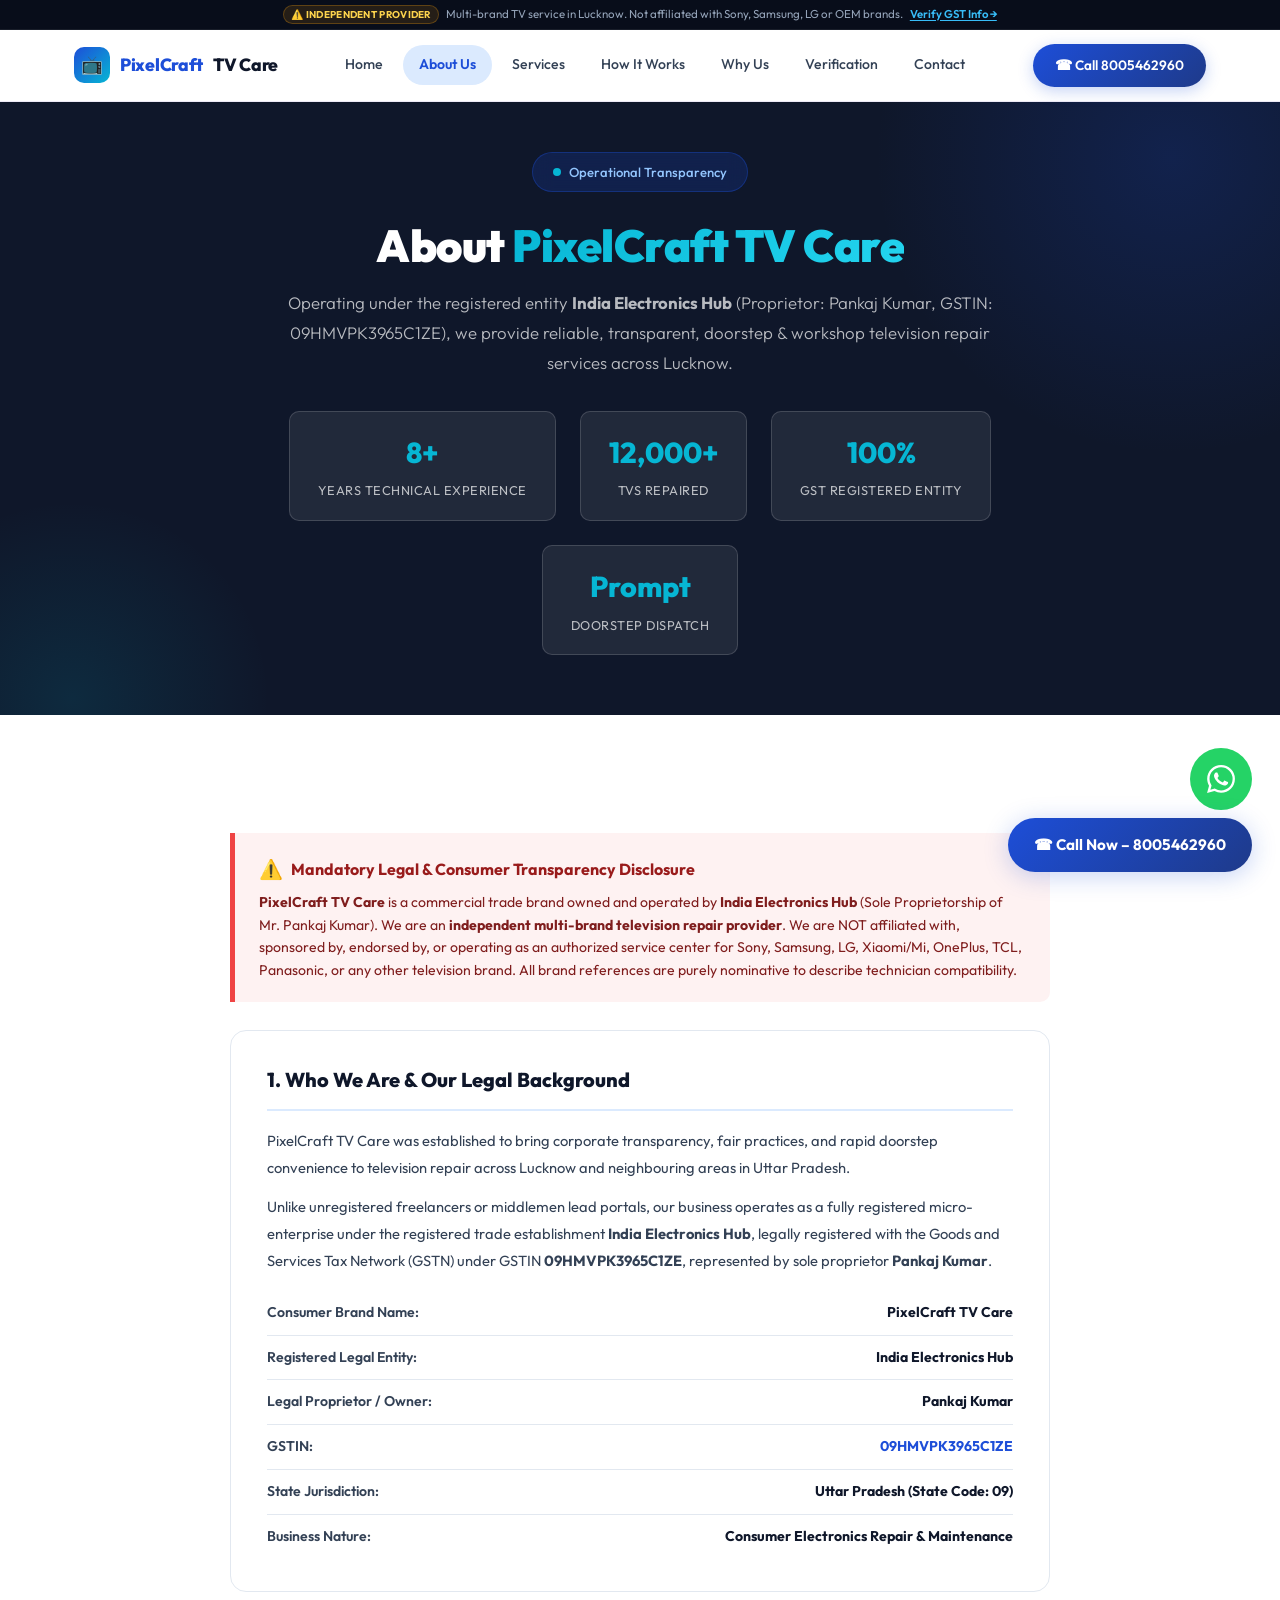
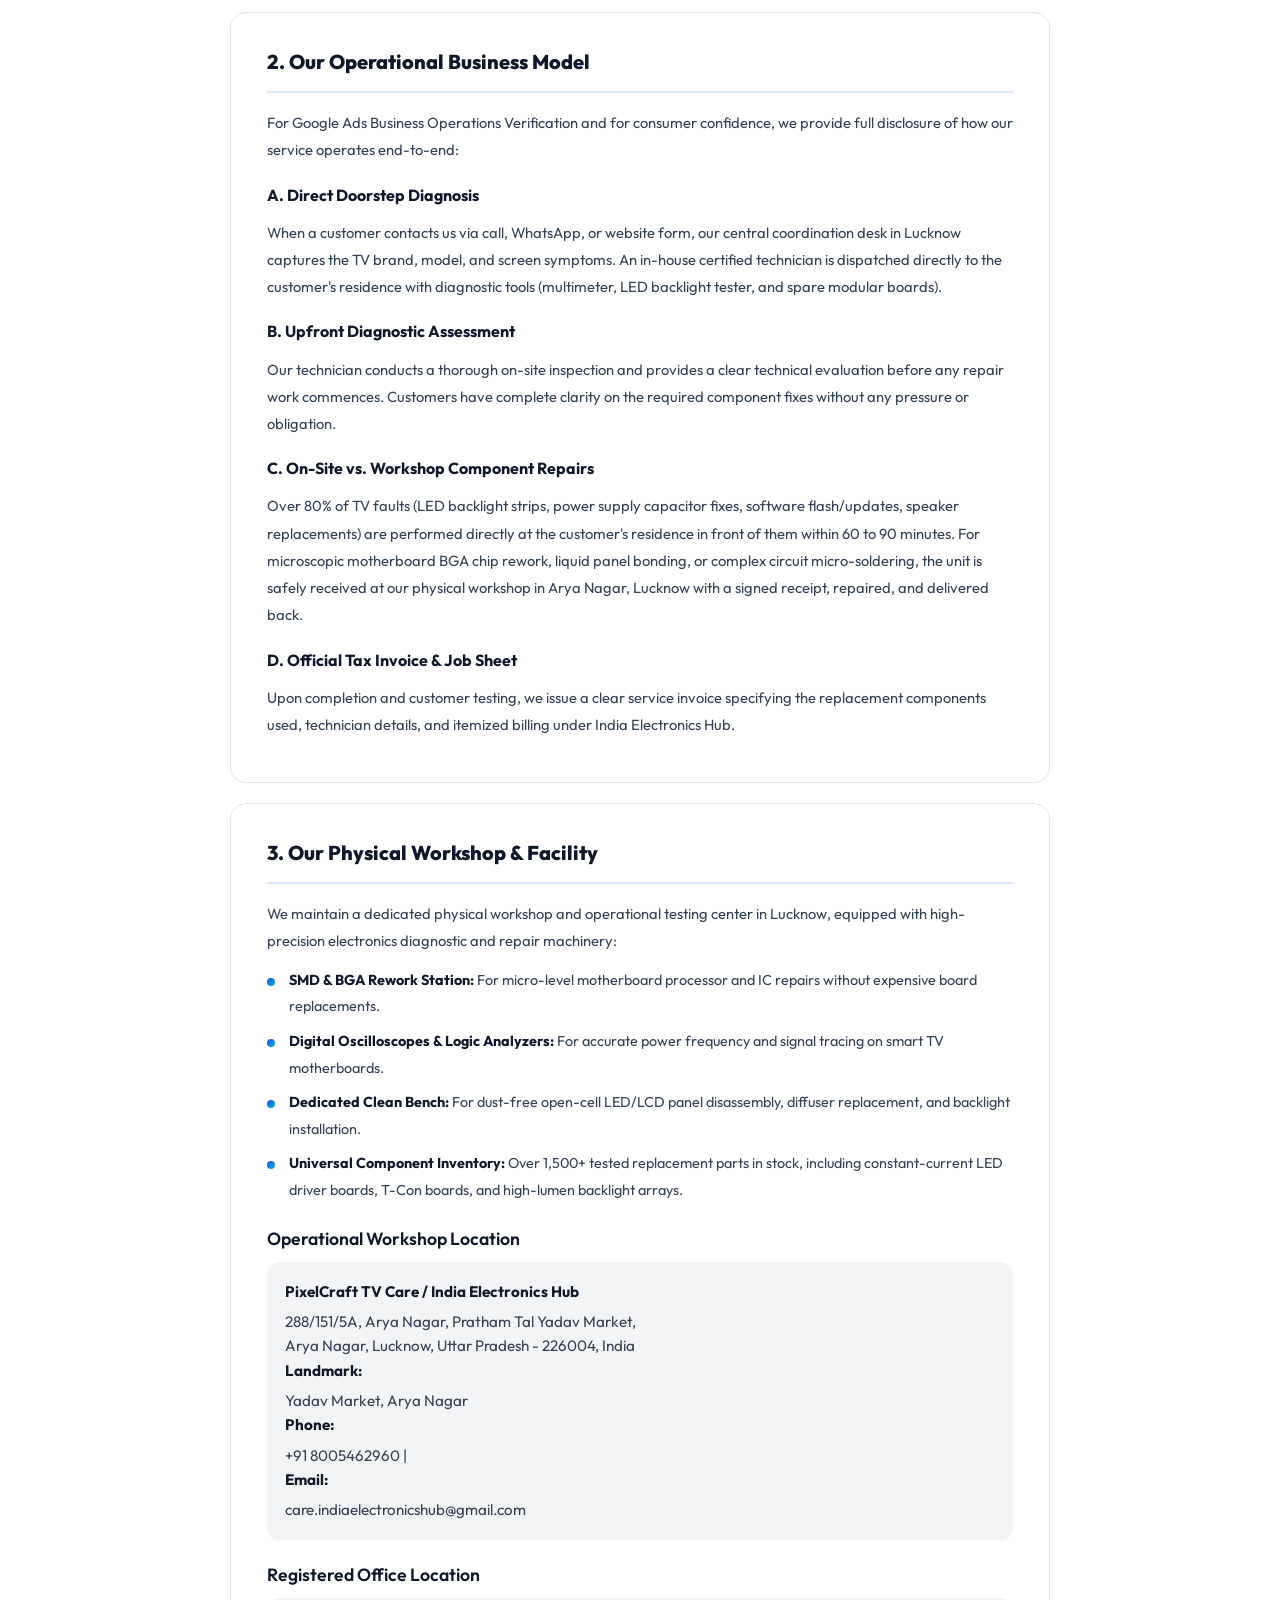
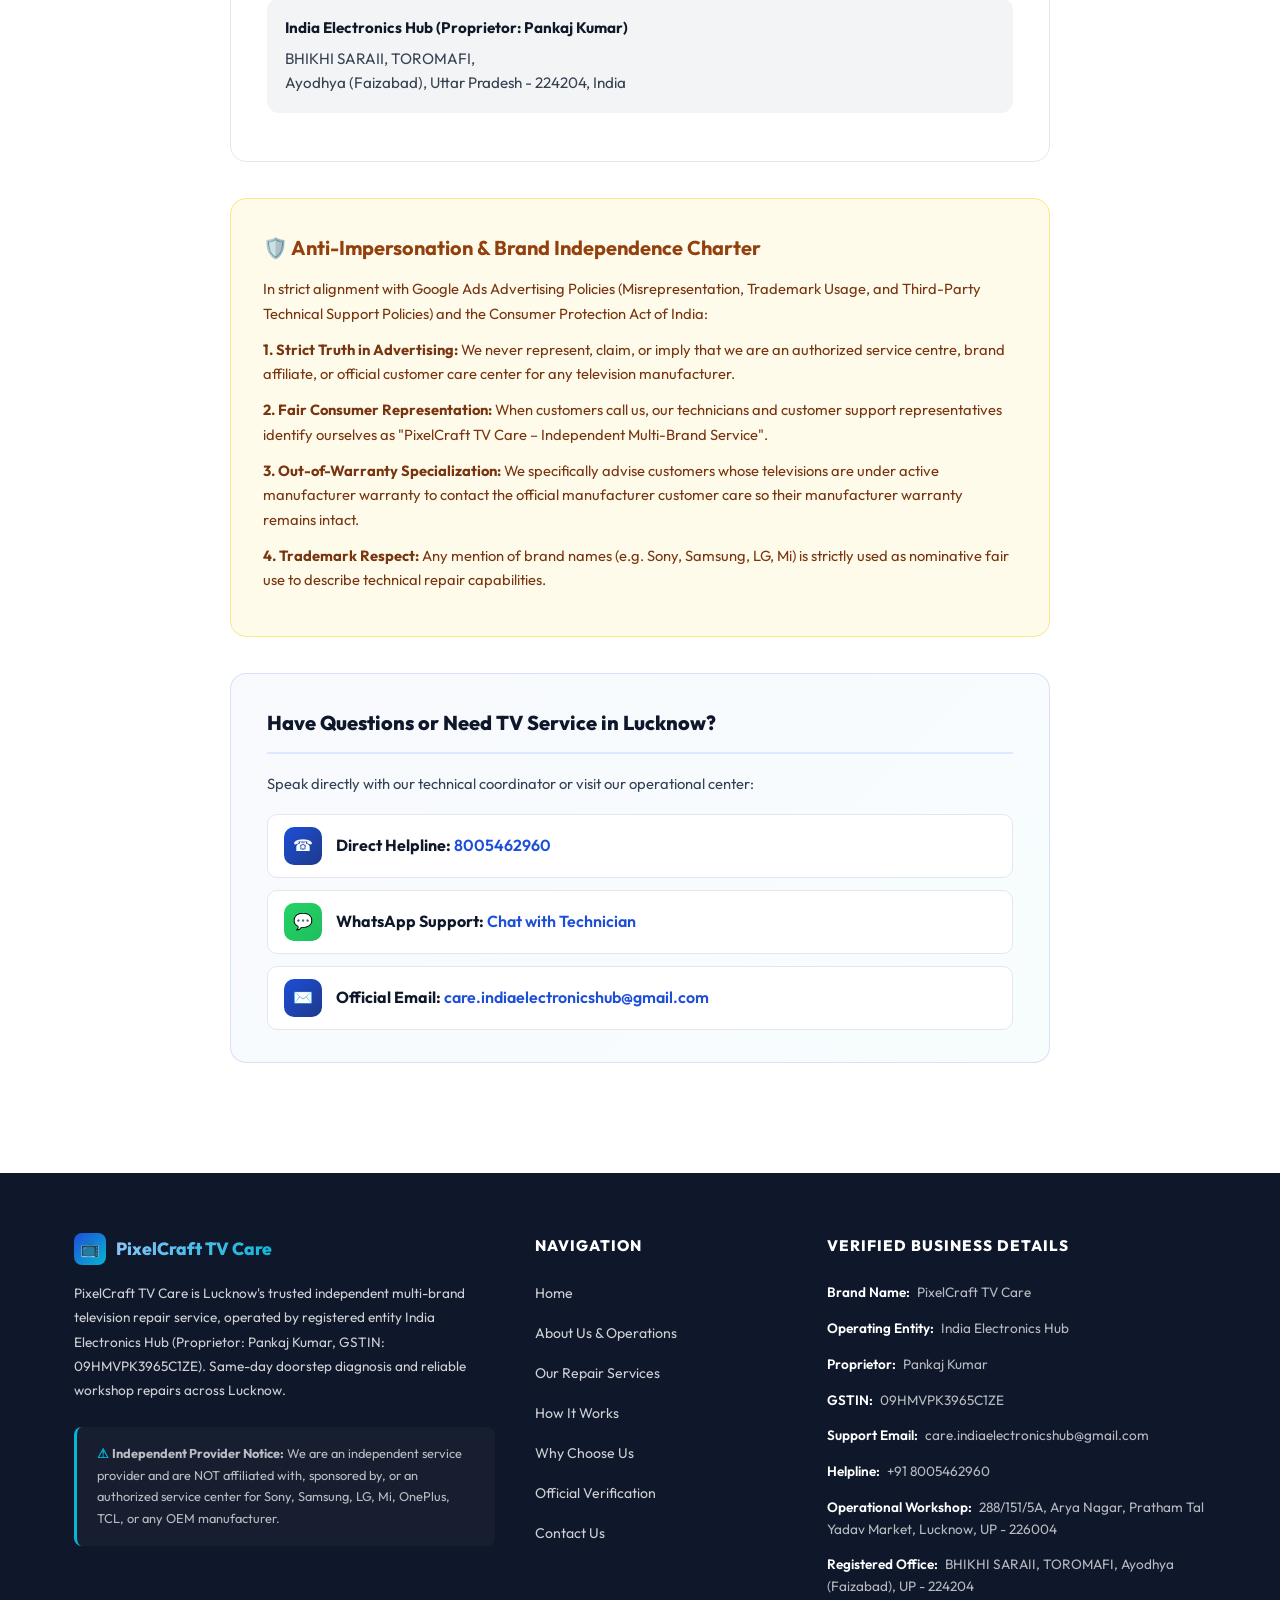
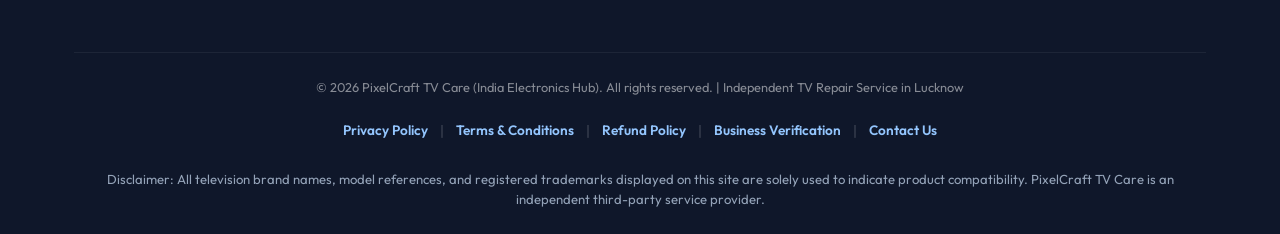
==== commit db7ee4e4: "Remove pricing and written warranty claims; update production URL to tv-repair-lucknow.vercel.app" ====
--- a/about.html
+++ b/about.html
@@ -8,10 +8,10 @@
 <meta name="keywords" content="About PixelCraft TV Care, TV repair Lucknow, India Electronics Hub, Pankaj Kumar, TV repair workshop Lucknow, independent TV repair">
 <link rel="stylesheet" href="style.css">
 <link rel="icon" type="image/svg+xml" href="data:image/svg+xml,<svg xmlns='http://www.w3.org/2000/svg' viewBox='0 0 100 100'><text y='.9em' font-size='90'>📺</text></svg>">
-<link rel="canonical" href="https://india-electronics-hub-service-centre.vercel.app/about.html">
+<link rel="canonical" href="https://tv-repair-lucknow.vercel.app/about.html">
 <meta property="og:title" content="About Us & Business Operations - PixelCraft TV Care">
 <meta property="og:description" content="Independent TV repair facility in Lucknow operated by India Electronics Hub. Meet our team, workshop, and business model.">
-<meta property="og:url" content="https://india-electronics-hub-service-centre.vercel.app/about.html">
+<meta property="og:url" content="https://tv-repair-lucknow.vercel.app/about.html">
 <meta property="og:type" content="website">
 <script type="application/ld+json">
 {
@@ -19,7 +19,7 @@
   "@type": "LocalBusiness",
   "name": "PixelCraft TV Care",
   "alternateName": "India Electronics Hub",
-  "url": "https://india-electronics-hub-service-centre.vercel.app/",
+  "url": "https://tv-repair-lucknow.vercel.app/",
   "telephone": "+918005462960",
   "email": "care.indiaelectronicshub@gmail.com",
   "address": [
@@ -48,8 +48,7 @@
       "closes": "20:00"
     }
   ],
-  "areaServed": ["Lucknow", "Ayodhya"],
-  "priceRange": "₹₹"
+  "areaServed": ["Lucknow", "Ayodhya"]
 }
 </script>
 </head>
@@ -75,7 +74,7 @@
       <a href="index.html">Home</a>
       <a href="about.html" class="active">About Us</a>
       <a href="index.html#services">Services</a>
-      <a href="index.html#pricing">Rate Card</a>
+      <a href="index.html#process">How It Works</a>
       <a href="index.html#why">Why Us</a>
       <a href="business-verification.html">Verification</a>
       <a href="contact.html">Contact</a>
@@ -91,7 +90,7 @@
   <a href="index.html">Home</a>
   <a href="about.html">About Us</a>
   <a href="index.html#services">Services</a>
-  <a href="index.html#pricing">Rate Card</a>
+  <a href="index.html#process">How It Works</a>
   <a href="index.html#why">Why Us</a>
   <a href="business-verification.html">Verification</a>
   <a href="contact.html">Contact</a>
@@ -123,8 +122,8 @@
           <span class="about-stat-label">GST Registered Entity</span>
         </div>
         <div class="about-stat">
-          <span class="about-stat-num">30-90 Days</span>
-          <span class="about-stat-label">Written Service Warranty</span>
+          <span class="about-stat-num">Prompt</span>
+          <span class="about-stat-label">Doorstep Dispatch</span>
         </div>
       </div>
     </div>
@@ -145,7 +144,7 @@
       <!-- Who We Are -->
       <div class="legal-card" id="aboutStory">
         <h2>1. Who We Are & Our Legal Background</h2>
-        <p>PixelCraft TV Care was established to bring corporate transparency, fair pricing, and rapid doorstep convenience to television repair across Lucknow and neighbouring areas in Uttar Pradesh.</p>
+        <p>PixelCraft TV Care was established to bring corporate transparency, fair practices, and rapid doorstep convenience to television repair across Lucknow and neighbouring areas in Uttar Pradesh.</p>
         <p>Unlike unregistered freelancers or middlemen lead portals, our business operates as a fully registered micro-enterprise under the registered trade establishment <strong>India Electronics Hub</strong>, legally registered with the Goods and Services Tax Network (GSTN) under GSTIN <strong>09HMVPK3965C1ZE</strong>, represented by sole proprietor <strong>Pankaj Kumar</strong>.</p>
         
         <div class="verification-kv-list" style="margin-top:16px;">
@@ -166,14 +165,14 @@
         <h3>A. Direct Doorstep Diagnosis</h3>
         <p>When a customer contacts us via call, WhatsApp, or website form, our central coordination desk in Lucknow captures the TV brand, model, and screen symptoms. An in-house certified technician is dispatched directly to the customer's residence with diagnostic tools (multimeter, LED backlight tester, and spare modular boards).</p>
 
-        <h3>B. Upfront Transparent Pricing & No Surprise Charges</h3>
-        <p>A nominal visiting/inspection fee of ₹199 applies to cover technician transit and thorough on-site diagnosis. If the customer approves the repair quote, the <strong>entire ₹199 inspection fee is credited/waived</strong> against the repair bill. If the customer chooses not to proceed after diagnosis, only the nominal ₹199 inspection fee is payable.</p>
+        <h3>B. Upfront Diagnostic Assessment</h3>
+        <p>Our technician conducts a thorough on-site inspection and provides a clear technical evaluation before any repair work commences. Customers have complete clarity on the required component fixes without any pressure or obligation.</p>
 
         <h3>C. On-Site vs. Workshop Component Repairs</h3>
         <p>Over 80% of TV faults (LED backlight strips, power supply capacitor fixes, software flash/updates, speaker replacements) are performed directly at the customer's residence in front of them within 60 to 90 minutes. For microscopic motherboard BGA chip rework, liquid panel bonding, or complex circuit micro-soldering, the unit is safely received at our physical workshop in Arya Nagar, Lucknow with a signed receipt, repaired, and delivered back.</p>
 
-        <h3>D. Official Tax Invoice & Warranty Card</h3>
-        <p>Upon completion and customer testing, we issue a clear service invoice specifying the replacement components used, technician details, and an official 30 to 90-day written warranty on parts and workmanship.</p>
+        <h3>D. Official Tax Invoice & Job Sheet</h3>
+        <p>Upon completion and customer testing, we issue a clear service invoice specifying the replacement components used, technician details, and itemized billing under India Electronics Hub.</p>
       </div>
 
       <!-- Workshop & Infrastructure -->
@@ -247,7 +246,7 @@
           <span class="fl-icon">📺</span>
           <span class="fl-text">PixelCraft TV Care</span>
         </div>
-        <p class="footer-about">PixelCraft TV Care is Lucknow's trusted independent multi-brand television repair service, operated by registered entity India Electronics Hub (Proprietor: Pankaj Kumar, GSTIN: 09HMVPK3965C1ZE). Same-day doorstep diagnosis and workshop repairs with 30-90 days warranty.</p>
+        <p class="footer-about">PixelCraft TV Care is Lucknow's trusted independent multi-brand television repair service, operated by registered entity India Electronics Hub (Proprietor: Pankaj Kumar, GSTIN: 09HMVPK3965C1ZE). Same-day doorstep diagnosis and reliable workshop repairs across Lucknow.</p>
         <div class="footer-disclaimer">
           <span class="warning-icon">⚠</span> <strong>Independent Provider Notice:</strong> We are an independent service provider and are NOT affiliated with, sponsored by, or an authorized service center for Sony, Samsung, LG, Mi, OnePlus, TCL, or any OEM manufacturer.
         </div>
@@ -258,7 +257,7 @@
           <a href="index.html">Home</a>
           <a href="about.html">About Us & Operations</a>
           <a href="index.html#services">Our Repair Services</a>
-          <a href="index.html#pricing">Transparent Rate Card</a>
+          <a href="index.html#process">How It Works</a>
           <a href="index.html#why">Why Choose Us</a>
           <a href="business-verification.html">Official Verification</a>
           <a href="contact.html">Contact Us</a>
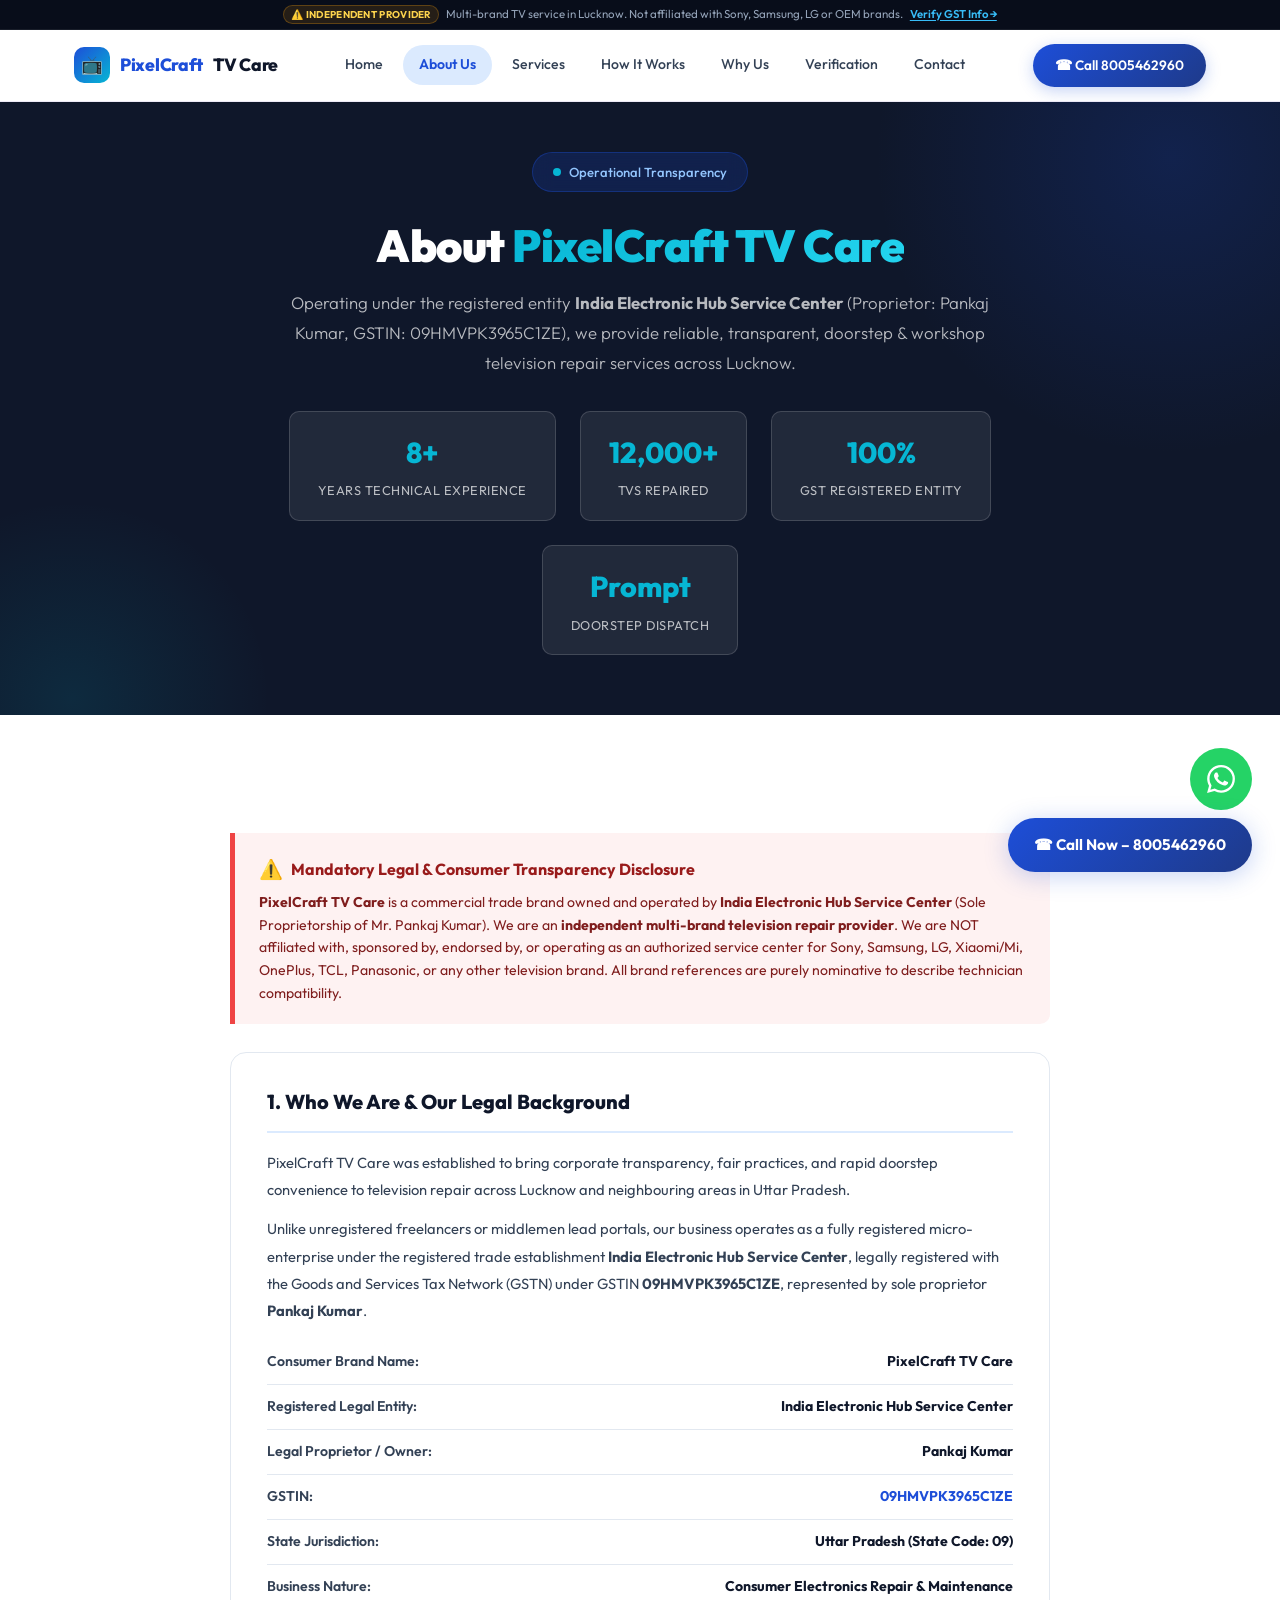
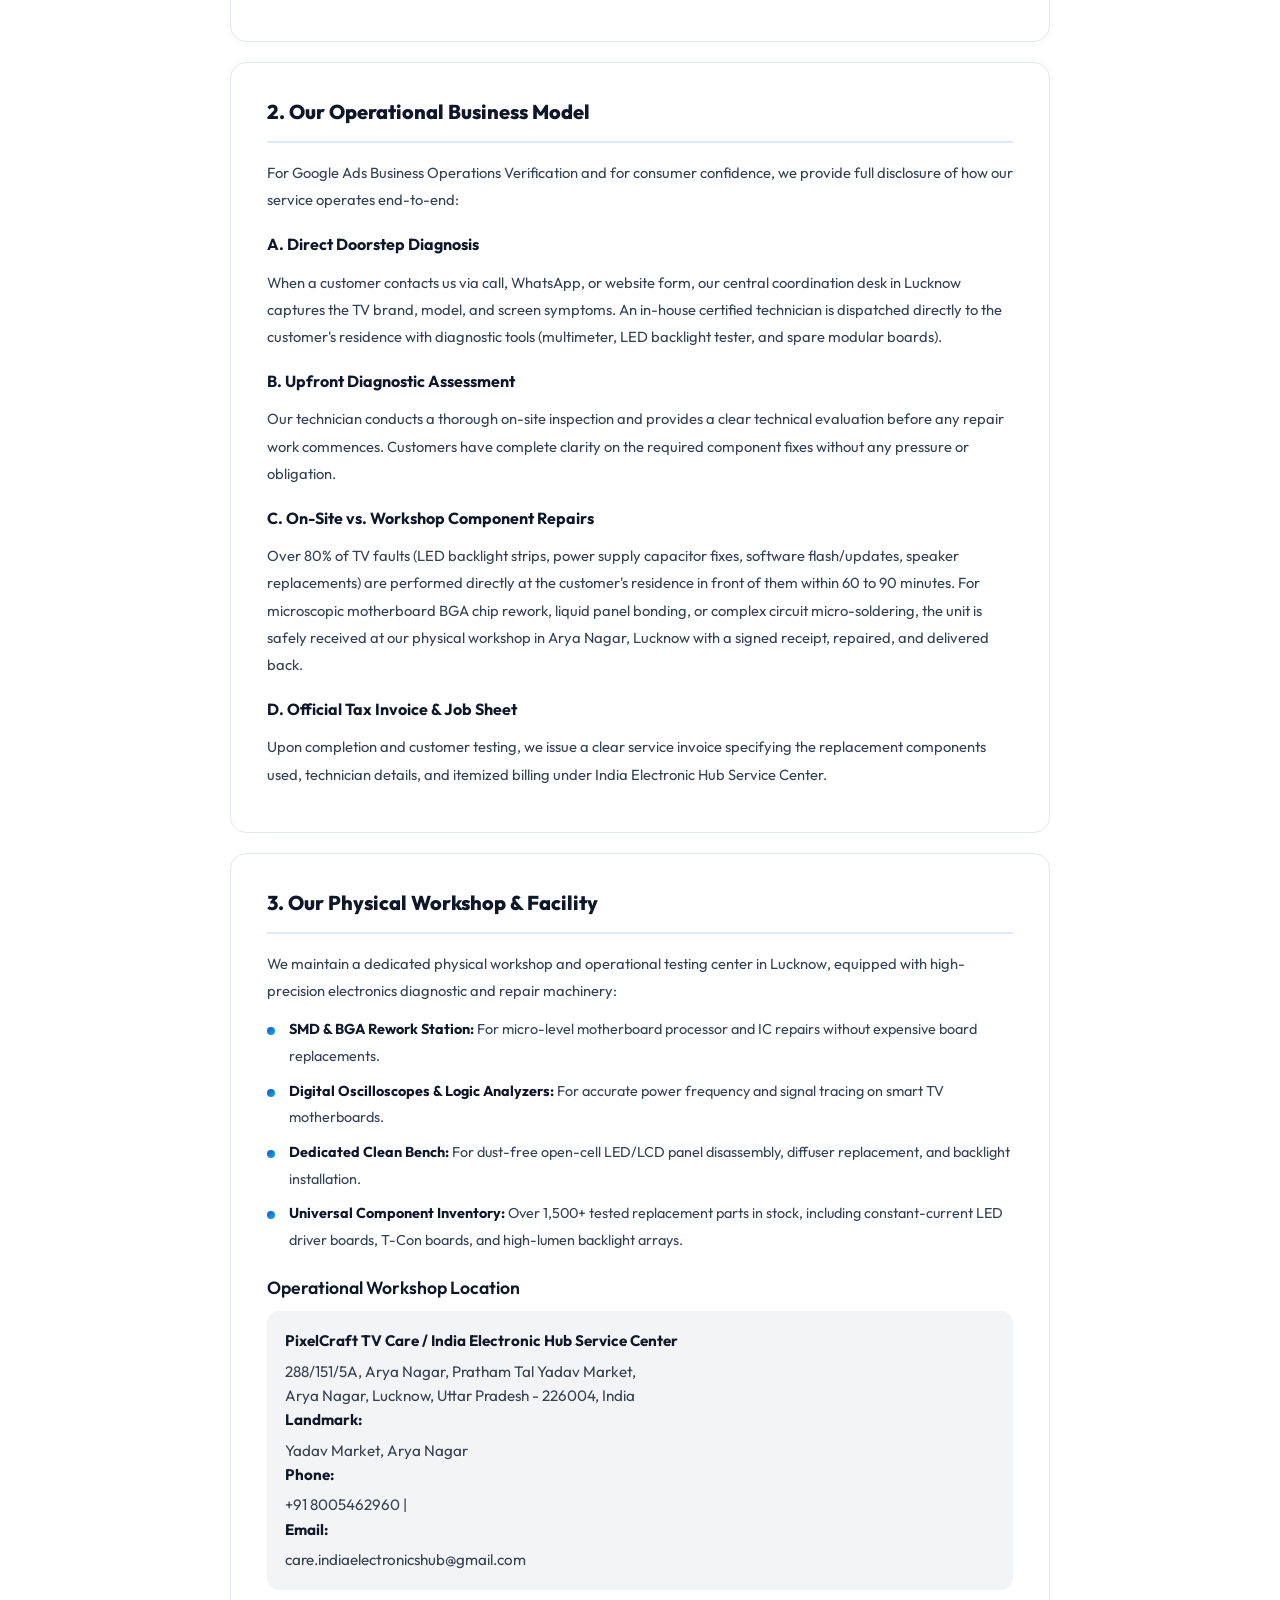
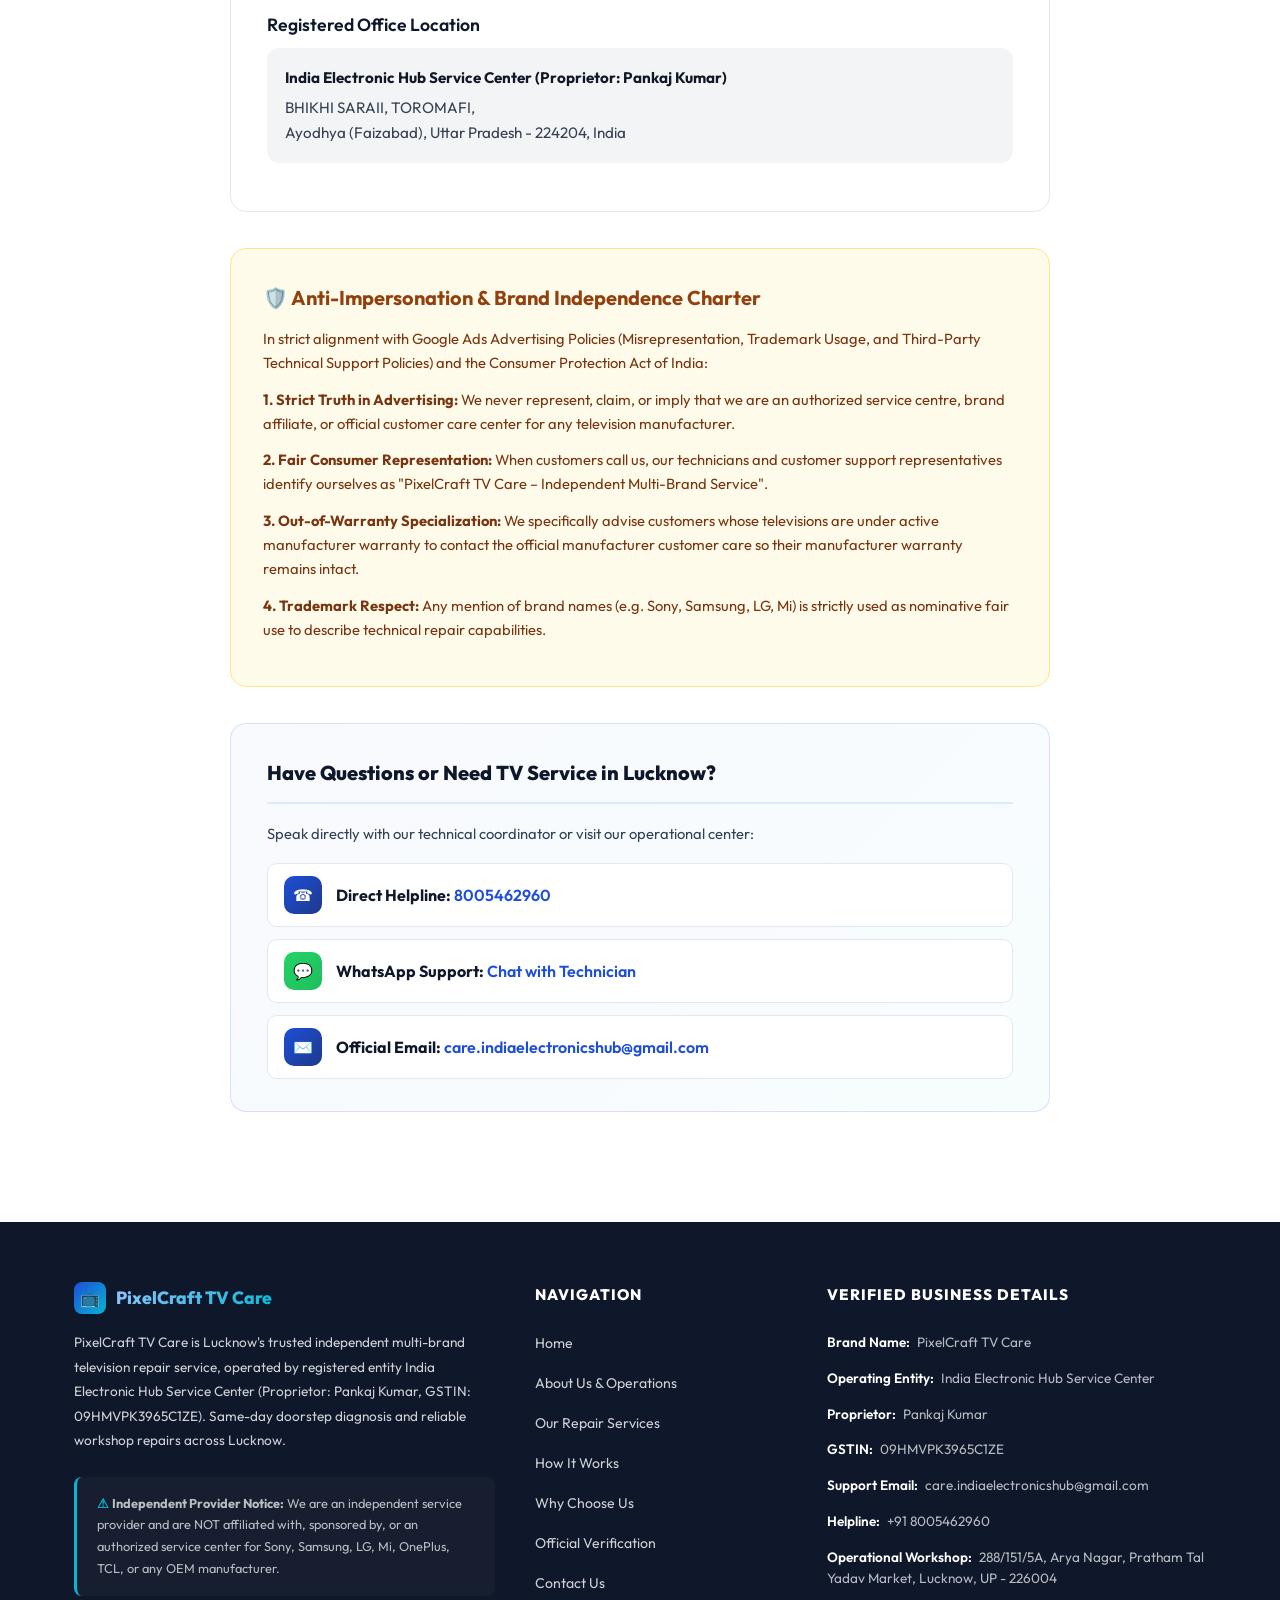
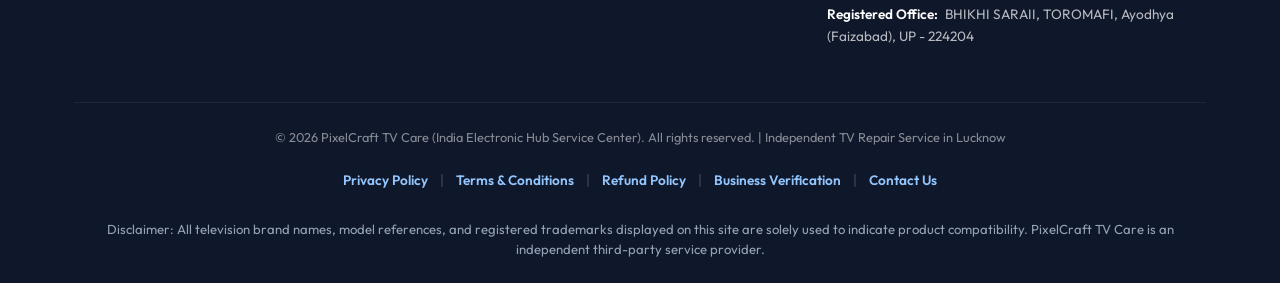
==== commit 6352acee: "Update entity name to India Electronic Hub Service Center across all pages" ====
--- a/about.html
+++ b/about.html
@@ -4,13 +4,13 @@
 <meta charset="UTF-8">
 <meta name="viewport" content="width=device-width, initial-scale=1.0">
 <title>About Us & Business Operations – PixelCraft TV Care | Lucknow</title>
-<meta name="description" content="Learn about PixelCraft TV Care, an independent multi-brand television repair service in Lucknow operated by India Electronics Hub (Proprietor: Pankaj Kumar, GSTIN: 09HMVPK3965C1ZE).">
-<meta name="keywords" content="About PixelCraft TV Care, TV repair Lucknow, India Electronics Hub, Pankaj Kumar, TV repair workshop Lucknow, independent TV repair">
+<meta name="description" content="Learn about PixelCraft TV Care, an independent multi-brand television repair service in Lucknow operated by India Electronic Hub Service Center (Proprietor: Pankaj Kumar, GSTIN: 09HMVPK3965C1ZE).">
+<meta name="keywords" content="About PixelCraft TV Care, TV repair Lucknow, India Electronic Hub Service Center, Pankaj Kumar, TV repair workshop Lucknow, independent TV repair">
 <link rel="stylesheet" href="style.css">
 <link rel="icon" type="image/svg+xml" href="data:image/svg+xml,<svg xmlns='http://www.w3.org/2000/svg' viewBox='0 0 100 100'><text y='.9em' font-size='90'>📺</text></svg>">
 <link rel="canonical" href="https://tv-repair-lucknow.vercel.app/about.html">
 <meta property="og:title" content="About Us & Business Operations - PixelCraft TV Care">
-<meta property="og:description" content="Independent TV repair facility in Lucknow operated by India Electronics Hub. Meet our team, workshop, and business model.">
+<meta property="og:description" content="Independent TV repair facility in Lucknow operated by India Electronic Hub Service Center. Meet our team, workshop, and business model.">
 <meta property="og:url" content="https://tv-repair-lucknow.vercel.app/about.html">
 <meta property="og:type" content="website">
 <script type="application/ld+json">
@@ -18,7 +18,7 @@
   "@context": "https://schema.org",
   "@type": "LocalBusiness",
   "name": "PixelCraft TV Care",
-  "alternateName": "India Electronics Hub",
+  "alternateName": "India Electronic Hub Service Center",
   "url": "https://tv-repair-lucknow.vercel.app/",
   "telephone": "+918005462960",
   "email": "care.indiaelectronicshub@gmail.com",
@@ -106,7 +106,7 @@
         Operational Transparency
       </div>
       <h1>About <span class="highlight">PixelCraft TV Care</span></h1>
-      <p>Operating under the registered entity <strong>India Electronics Hub</strong> (Proprietor: Pankaj Kumar, GSTIN: 09HMVPK3965C1ZE), we provide reliable, transparent, doorstep & workshop television repair services across Lucknow.</p>
+      <p>Operating under the registered entity <strong>India Electronic Hub Service Center</strong> (Proprietor: Pankaj Kumar, GSTIN: 09HMVPK3965C1ZE), we provide reliable, transparent, doorstep & workshop television repair services across Lucknow.</p>
       
       <div class="about-hero-stats">
         <div class="about-stat">
@@ -138,18 +138,18 @@
       <!-- Prominent Disclaimer Box -->
       <div class="prominent-disclaimer-box">
         <h4><span style="font-size:1.2rem">⚠️</span> Mandatory Legal & Consumer Transparency Disclosure</h4>
-        <p><strong>PixelCraft TV Care</strong> is a commercial trade brand owned and operated by <strong>India Electronics Hub</strong> (Sole Proprietorship of Mr. Pankaj Kumar). We are an <strong>independent multi-brand television repair provider</strong>. We are NOT affiliated with, sponsored by, endorsed by, or operating as an authorized service center for Sony, Samsung, LG, Xiaomi/Mi, OnePlus, TCL, Panasonic, or any other television brand. All brand references are purely nominative to describe technician compatibility.</p>
+        <p><strong>PixelCraft TV Care</strong> is a commercial trade brand owned and operated by <strong>India Electronic Hub Service Center</strong> (Sole Proprietorship of Mr. Pankaj Kumar). We are an <strong>independent multi-brand television repair provider</strong>. We are NOT affiliated with, sponsored by, endorsed by, or operating as an authorized service center for Sony, Samsung, LG, Xiaomi/Mi, OnePlus, TCL, Panasonic, or any other television brand. All brand references are purely nominative to describe technician compatibility.</p>
       </div>
 
       <!-- Who We Are -->
       <div class="legal-card" id="aboutStory">
         <h2>1. Who We Are & Our Legal Background</h2>
         <p>PixelCraft TV Care was established to bring corporate transparency, fair practices, and rapid doorstep convenience to television repair across Lucknow and neighbouring areas in Uttar Pradesh.</p>
-        <p>Unlike unregistered freelancers or middlemen lead portals, our business operates as a fully registered micro-enterprise under the registered trade establishment <strong>India Electronics Hub</strong>, legally registered with the Goods and Services Tax Network (GSTN) under GSTIN <strong>09HMVPK3965C1ZE</strong>, represented by sole proprietor <strong>Pankaj Kumar</strong>.</p>
+        <p>Unlike unregistered freelancers or middlemen lead portals, our business operates as a fully registered micro-enterprise under the registered trade establishment <strong>India Electronic Hub Service Center</strong>, legally registered with the Goods and Services Tax Network (GSTN) under GSTIN <strong>09HMVPK3965C1ZE</strong>, represented by sole proprietor <strong>Pankaj Kumar</strong>.</p>
         
         <div class="verification-kv-list" style="margin-top:16px;">
           <li><span class="kv-key">Consumer Brand Name:</span> <span class="kv-value">PixelCraft TV Care</span></li>
-          <li><span class="kv-key">Registered Legal Entity:</span> <span class="kv-value">India Electronics Hub</span></li>
+          <li><span class="kv-key">Registered Legal Entity:</span> <span class="kv-value">India Electronic Hub Service Center</span></li>
           <li><span class="kv-key">Legal Proprietor / Owner:</span> <span class="kv-value">Pankaj Kumar</span></li>
           <li><span class="kv-key">GSTIN:</span> <span class="kv-value" style="color:var(--primary)">09HMVPK3965C1ZE</span></li>
           <li><span class="kv-key">State Jurisdiction:</span> <span class="kv-value">Uttar Pradesh (State Code: 09)</span></li>
@@ -172,7 +172,7 @@
         <p>Over 80% of TV faults (LED backlight strips, power supply capacitor fixes, software flash/updates, speaker replacements) are performed directly at the customer's residence in front of them within 60 to 90 minutes. For microscopic motherboard BGA chip rework, liquid panel bonding, or complex circuit micro-soldering, the unit is safely received at our physical workshop in Arya Nagar, Lucknow with a signed receipt, repaired, and delivered back.</p>
 
         <h3>D. Official Tax Invoice & Job Sheet</h3>
-        <p>Upon completion and customer testing, we issue a clear service invoice specifying the replacement components used, technician details, and itemized billing under India Electronics Hub.</p>
+        <p>Upon completion and customer testing, we issue a clear service invoice specifying the replacement components used, technician details, and itemized billing under India Electronic Hub Service Center.</p>
       </div>
 
       <!-- Workshop & Infrastructure -->
@@ -188,7 +188,7 @@
         
         <div class="address-card-heading">Operational Workshop Location</div>
         <div class="address-custom-card">
-          <strong>PixelCraft TV Care / India Electronics Hub</strong>
+          <strong>PixelCraft TV Care / India Electronic Hub Service Center</strong>
           288/151/5A, Arya Nagar, Pratham Tal Yadav Market,<br>
           Arya Nagar, Lucknow, Uttar Pradesh - 226004, India<br>
           <strong>Landmark:</strong> Yadav Market, Arya Nagar<br>
@@ -197,7 +197,7 @@
 
         <div class="address-card-heading">Registered Office Location</div>
         <div class="address-custom-card">
-          <strong>India Electronics Hub (Proprietor: Pankaj Kumar)</strong>
+          <strong>India Electronic Hub Service Center (Proprietor: Pankaj Kumar)</strong>
           BHIKHI SARAII, TOROMAFI,<br>
           Ayodhya (Faizabad), Uttar Pradesh - 224204, India
         </div>
@@ -246,7 +246,7 @@
           <span class="fl-icon">📺</span>
           <span class="fl-text">PixelCraft TV Care</span>
         </div>
-        <p class="footer-about">PixelCraft TV Care is Lucknow's trusted independent multi-brand television repair service, operated by registered entity India Electronics Hub (Proprietor: Pankaj Kumar, GSTIN: 09HMVPK3965C1ZE). Same-day doorstep diagnosis and reliable workshop repairs across Lucknow.</p>
+        <p class="footer-about">PixelCraft TV Care is Lucknow's trusted independent multi-brand television repair service, operated by registered entity India Electronic Hub Service Center (Proprietor: Pankaj Kumar, GSTIN: 09HMVPK3965C1ZE). Same-day doorstep diagnosis and reliable workshop repairs across Lucknow.</p>
         <div class="footer-disclaimer">
           <span class="warning-icon">⚠</span> <strong>Independent Provider Notice:</strong> We are an independent service provider and are NOT affiliated with, sponsored by, or an authorized service center for Sony, Samsung, LG, Mi, OnePlus, TCL, or any OEM manufacturer.
         </div>
@@ -267,7 +267,7 @@
         <h4>VERIFIED BUSINESS DETAILS</h4>
         <ul class="legal-office-list">
           <li><strong>Brand Name:</strong> PixelCraft TV Care</li>
-          <li><strong>Operating Entity:</strong> India Electronics Hub</li>
+          <li><strong>Operating Entity:</strong> India Electronic Hub Service Center</li>
           <li><strong>Proprietor:</strong> Pankaj Kumar</li>
           <li><strong>GSTIN:</strong> 09HMVPK3965C1ZE</li>
           <li><strong>Support Email:</strong> care.indiaelectronicshub@gmail.com</li>
@@ -278,7 +278,7 @@
       </div>
     </div>
     <div class="footer-bottom">
-      <p class="copyright-text">&copy; 2026 PixelCraft TV Care (India Electronics Hub). All rights reserved. | Independent TV Repair Service in Lucknow</p>
+      <p class="copyright-text">&copy; 2026 PixelCraft TV Care (India Electronic Hub Service Center). All rights reserved. | Independent TV Repair Service in Lucknow</p>
       <div class="footer-bottom-links">
         <a href="privacy-policy.html">Privacy Policy</a> <span class="sep">|</span> 
         <a href="terms-and-conditions.html">Terms & Conditions</a> <span class="sep">|</span> 
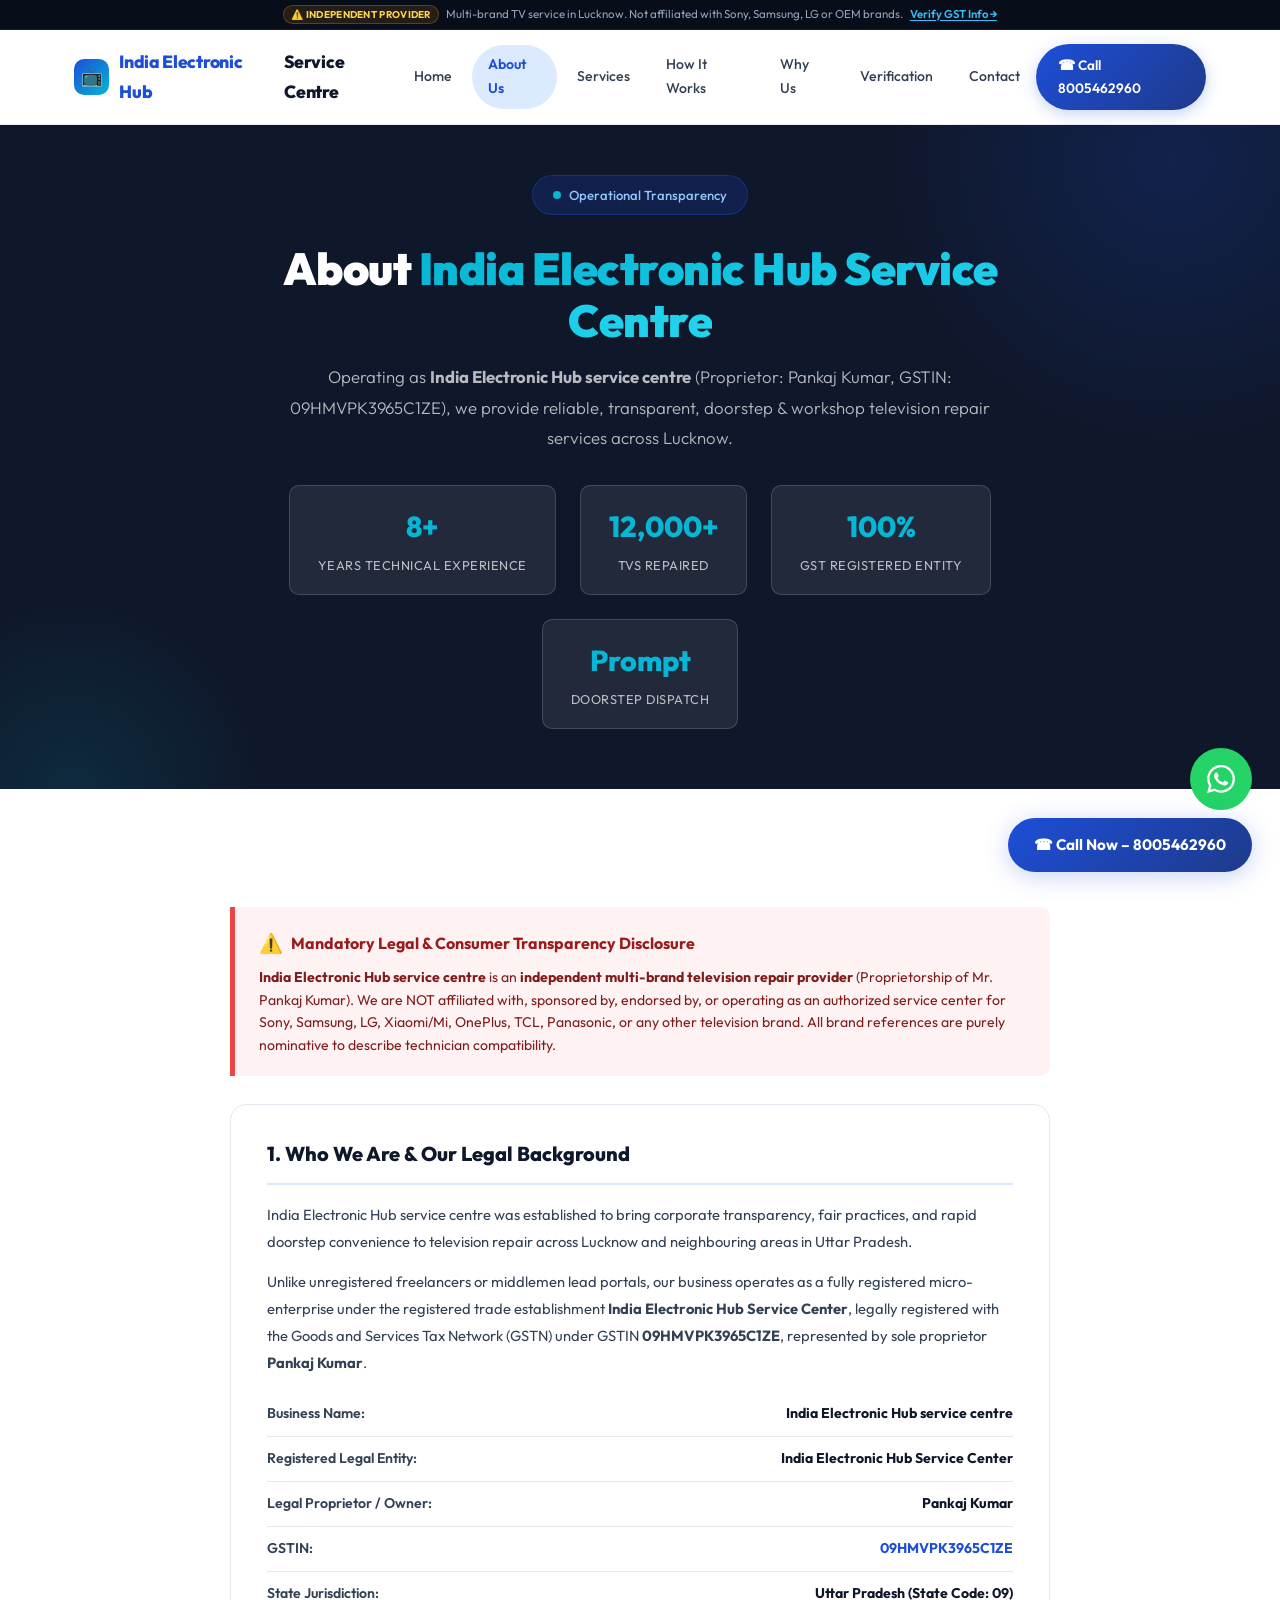
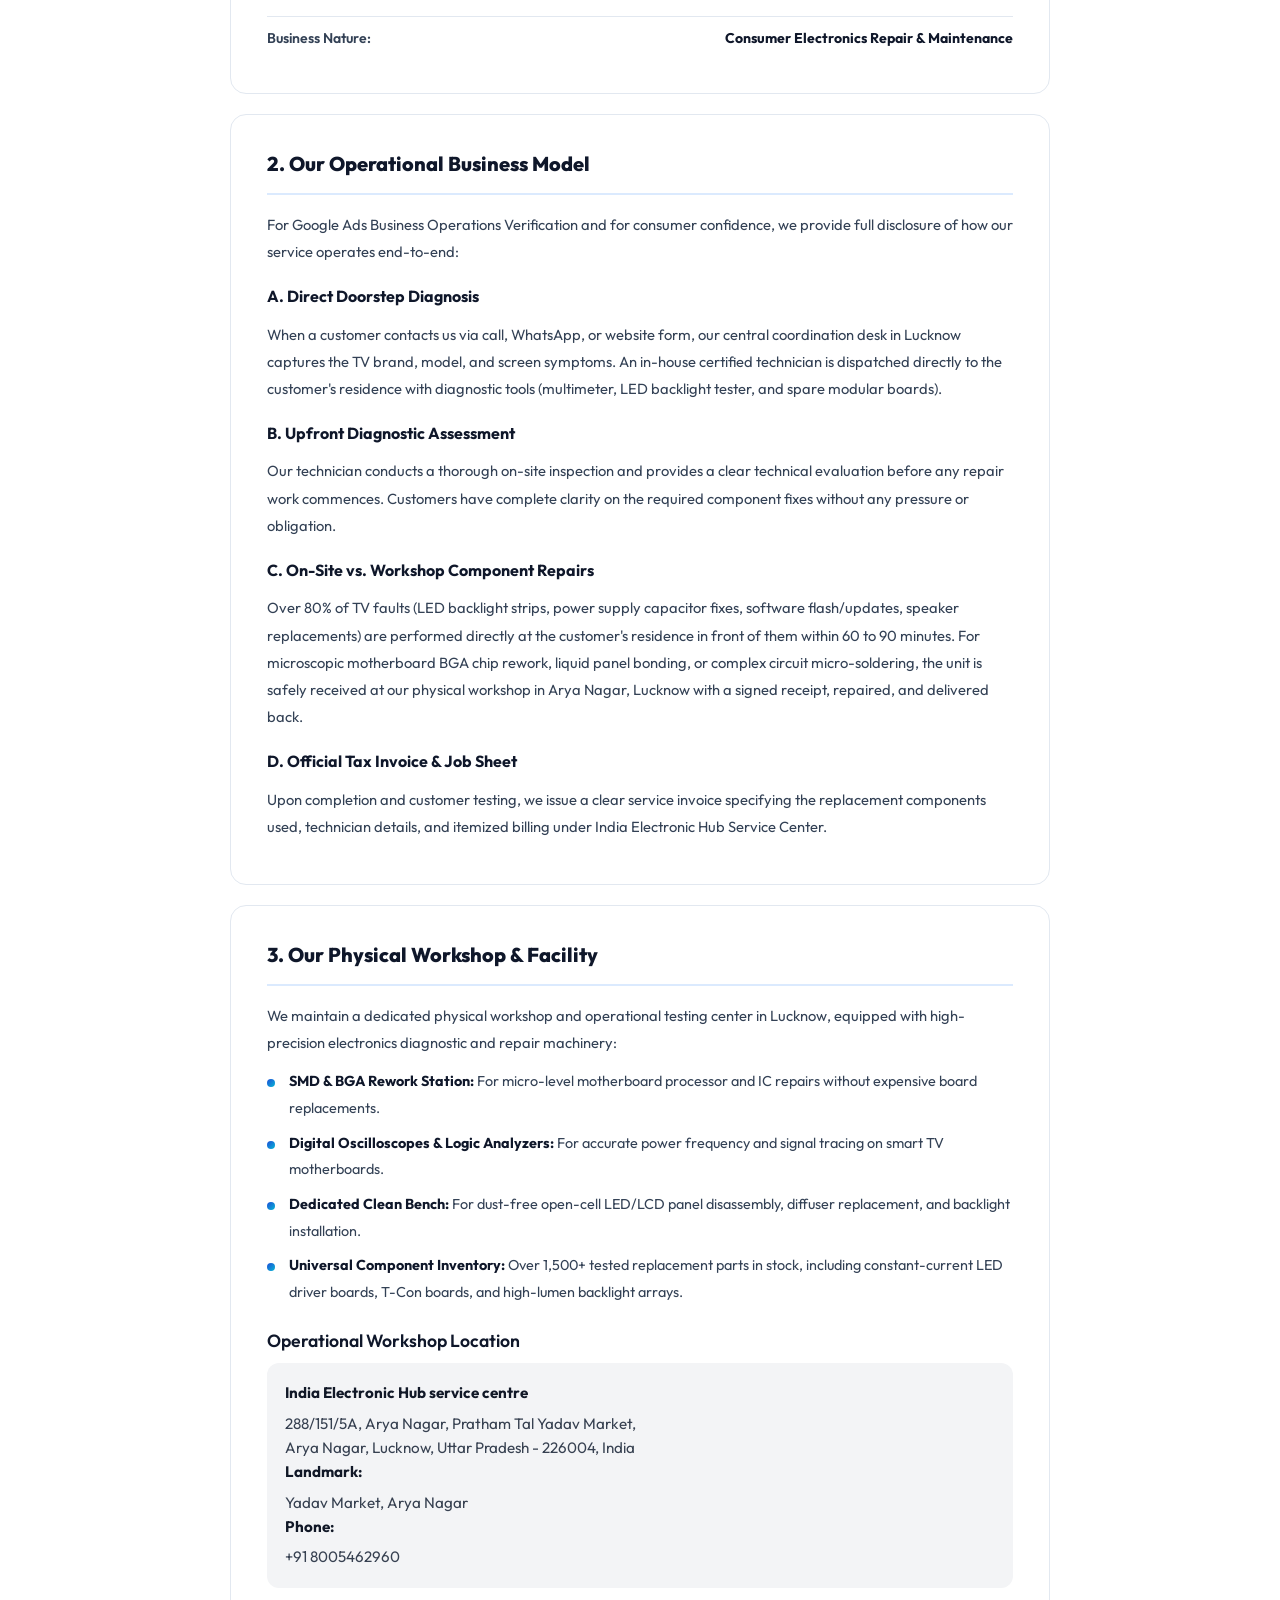
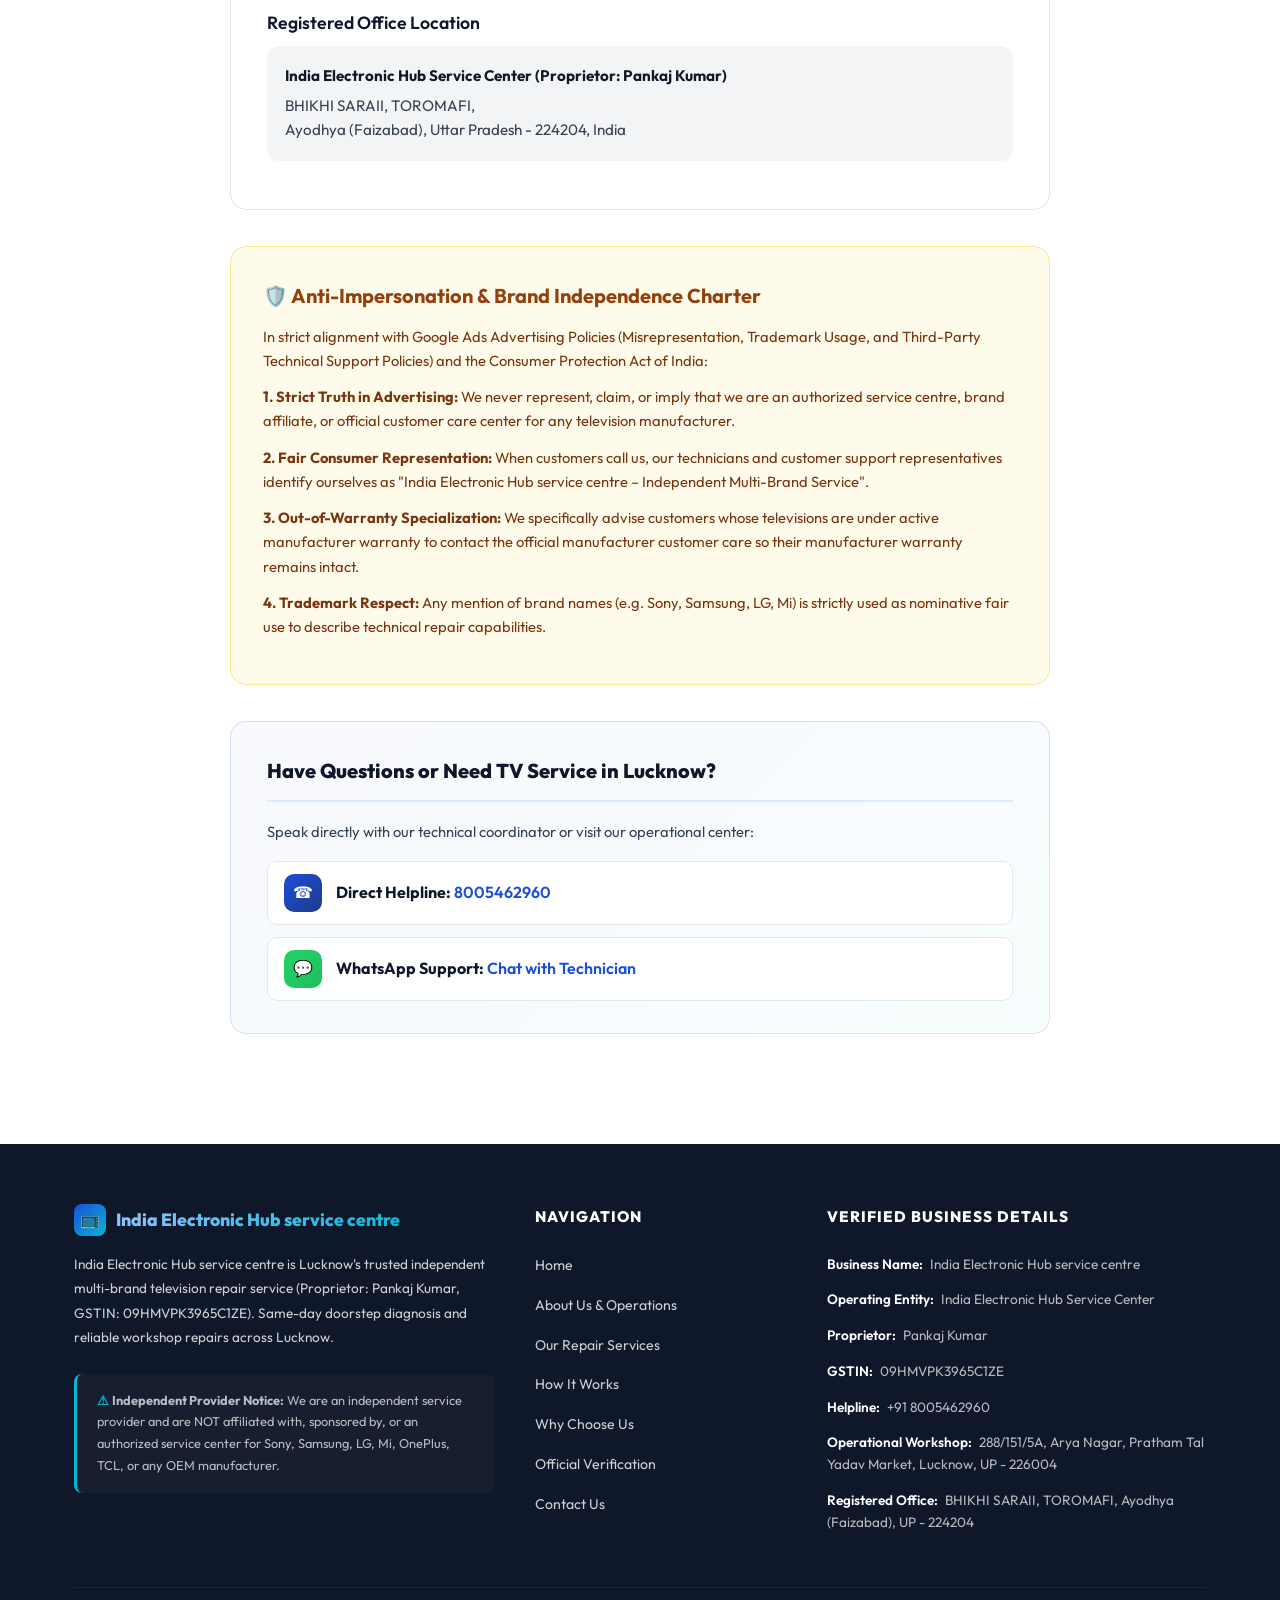
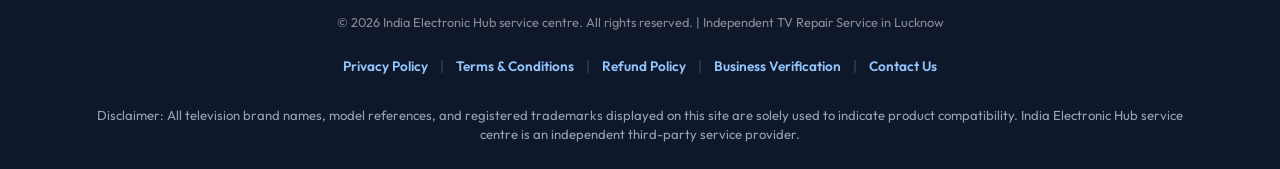
==== commit 69abd948: "Update brand to India Electronic Hub service centre, update domain to indiaelectronichub.vercel.app," ====
--- a/about.html
+++ b/about.html
@@ -3,25 +3,24 @@
 <head>
 <meta charset="UTF-8">
 <meta name="viewport" content="width=device-width, initial-scale=1.0">
-<title>About Us & Business Operations – PixelCraft TV Care | Lucknow</title>
-<meta name="description" content="Learn about PixelCraft TV Care, an independent multi-brand television repair service in Lucknow operated by India Electronic Hub Service Center (Proprietor: Pankaj Kumar, GSTIN: 09HMVPK3965C1ZE).">
-<meta name="keywords" content="About PixelCraft TV Care, TV repair Lucknow, India Electronic Hub Service Center, Pankaj Kumar, TV repair workshop Lucknow, independent TV repair">
+<title>About Us & Business Operations – India Electronic Hub service centre | Lucknow</title>
+<meta name="description" content="Learn about India Electronic Hub service centre, an independent multi-brand television repair service in Lucknow (Proprietor: Pankaj Kumar, GSTIN: 09HMVPK3965C1ZE).">
+<meta name="keywords" content="About India Electronic Hub service centre, TV repair Lucknow, India Electronic Hub Service Center, Pankaj Kumar, TV repair workshop Lucknow, independent TV repair">
 <link rel="stylesheet" href="style.css">
 <link rel="icon" type="image/svg+xml" href="data:image/svg+xml,<svg xmlns='http://www.w3.org/2000/svg' viewBox='0 0 100 100'><text y='.9em' font-size='90'>📺</text></svg>">
-<link rel="canonical" href="https://tv-repair-lucknow.vercel.app/about.html">
-<meta property="og:title" content="About Us & Business Operations - PixelCraft TV Care">
-<meta property="og:description" content="Independent TV repair facility in Lucknow operated by India Electronic Hub Service Center. Meet our team, workshop, and business model.">
-<meta property="og:url" content="https://tv-repair-lucknow.vercel.app/about.html">
+<link rel="canonical" href="https://indiaelectronichub.vercel.app/about.html">
+<meta property="og:title" content="About Us & Business Operations - India Electronic Hub service centre">
+<meta property="og:description" content="Independent TV repair facility in Lucknow operated by India Electronic Hub service centre. Meet our team, workshop, and business model.">
+<meta property="og:url" content="https://indiaelectronichub.vercel.app/about.html">
 <meta property="og:type" content="website">
 <script type="application/ld+json">
 {
   "@context": "https://schema.org",
   "@type": "LocalBusiness",
-  "name": "PixelCraft TV Care",
-  "alternateName": "India Electronic Hub Service Center",
-  "url": "https://tv-repair-lucknow.vercel.app/",
+  "name": "India Electronic Hub service centre",
+  "alternateName": "India Electronic Hub service centre",
+  "url": "https://indiaelectronichub.vercel.app/",
   "telephone": "+918005462960",
-  "email": "care.indiaelectronicshub@gmail.com",
   "address": [
     {
       "@type": "PostalAddress",
@@ -68,7 +67,7 @@
   <div class="header-inner">
     <a href="index.html" class="logo">
       <span class="logo-icon">📺</span>
-      PixelCraft <span>TV Care</span>
+      India Electronic Hub <span>Service Centre</span>
     </a>
     <nav class="nav" id="desktopNav">
       <a href="index.html">Home</a>
@@ -105,8 +104,8 @@
         <span class="badge-dot"></span>
         Operational Transparency
       </div>
-      <h1>About <span class="highlight">PixelCraft TV Care</span></h1>
-      <p>Operating under the registered entity <strong>India Electronic Hub Service Center</strong> (Proprietor: Pankaj Kumar, GSTIN: 09HMVPK3965C1ZE), we provide reliable, transparent, doorstep & workshop television repair services across Lucknow.</p>
+      <h1>About <span class="highlight">India Electronic Hub Service Centre</span></h1>
+      <p>Operating as <strong>India Electronic Hub service centre</strong> (Proprietor: Pankaj Kumar, GSTIN: 09HMVPK3965C1ZE), we provide reliable, transparent, doorstep & workshop television repair services across Lucknow.</p>
       
       <div class="about-hero-stats">
         <div class="about-stat">
@@ -138,17 +137,17 @@
       <!-- Prominent Disclaimer Box -->
       <div class="prominent-disclaimer-box">
         <h4><span style="font-size:1.2rem">⚠️</span> Mandatory Legal & Consumer Transparency Disclosure</h4>
-        <p><strong>PixelCraft TV Care</strong> is a commercial trade brand owned and operated by <strong>India Electronic Hub Service Center</strong> (Sole Proprietorship of Mr. Pankaj Kumar). We are an <strong>independent multi-brand television repair provider</strong>. We are NOT affiliated with, sponsored by, endorsed by, or operating as an authorized service center for Sony, Samsung, LG, Xiaomi/Mi, OnePlus, TCL, Panasonic, or any other television brand. All brand references are purely nominative to describe technician compatibility.</p>
+        <p><strong>India Electronic Hub service centre</strong> is an <strong>independent multi-brand television repair provider</strong> (Proprietorship of Mr. Pankaj Kumar). We are NOT affiliated with, sponsored by, endorsed by, or operating as an authorized service center for Sony, Samsung, LG, Xiaomi/Mi, OnePlus, TCL, Panasonic, or any other television brand. All brand references are purely nominative to describe technician compatibility.</p>
       </div>
 
       <!-- Who We Are -->
       <div class="legal-card" id="aboutStory">
         <h2>1. Who We Are & Our Legal Background</h2>
-        <p>PixelCraft TV Care was established to bring corporate transparency, fair practices, and rapid doorstep convenience to television repair across Lucknow and neighbouring areas in Uttar Pradesh.</p>
+        <p>India Electronic Hub service centre was established to bring corporate transparency, fair practices, and rapid doorstep convenience to television repair across Lucknow and neighbouring areas in Uttar Pradesh.</p>
         <p>Unlike unregistered freelancers or middlemen lead portals, our business operates as a fully registered micro-enterprise under the registered trade establishment <strong>India Electronic Hub Service Center</strong>, legally registered with the Goods and Services Tax Network (GSTN) under GSTIN <strong>09HMVPK3965C1ZE</strong>, represented by sole proprietor <strong>Pankaj Kumar</strong>.</p>
         
         <div class="verification-kv-list" style="margin-top:16px;">
-          <li><span class="kv-key">Consumer Brand Name:</span> <span class="kv-value">PixelCraft TV Care</span></li>
+          <li><span class="kv-key">Business Name:</span> <span class="kv-value">India Electronic Hub service centre</span></li>
           <li><span class="kv-key">Registered Legal Entity:</span> <span class="kv-value">India Electronic Hub Service Center</span></li>
           <li><span class="kv-key">Legal Proprietor / Owner:</span> <span class="kv-value">Pankaj Kumar</span></li>
           <li><span class="kv-key">GSTIN:</span> <span class="kv-value" style="color:var(--primary)">09HMVPK3965C1ZE</span></li>
@@ -188,11 +187,11 @@
         
         <div class="address-card-heading">Operational Workshop Location</div>
         <div class="address-custom-card">
-          <strong>PixelCraft TV Care / India Electronic Hub Service Center</strong>
+          <strong>India Electronic Hub service centre</strong>
           288/151/5A, Arya Nagar, Pratham Tal Yadav Market,<br>
           Arya Nagar, Lucknow, Uttar Pradesh - 226004, India<br>
           <strong>Landmark:</strong> Yadav Market, Arya Nagar<br>
-          <strong>Phone:</strong> +91 8005462960 | <strong>Email:</strong> care.indiaelectronicshub@gmail.com
+          <strong>Phone:</strong> +91 8005462960
         </div>
 
         <div class="address-card-heading">Registered Office Location</div>
@@ -208,7 +207,7 @@
         <h3>🛡️ Anti-Impersonation & Brand Independence Charter</h3>
         <p>In strict alignment with Google Ads Advertising Policies (Misrepresentation, Trademark Usage, and Third-Party Technical Support Policies) and the Consumer Protection Act of India:</p>
         <p><strong>1. Strict Truth in Advertising:</strong> We never represent, claim, or imply that we are an authorized service centre, brand affiliate, or official customer care center for any television manufacturer.</p>
-        <p><strong>2. Fair Consumer Representation:</strong> When customers call us, our technicians and customer support representatives identify ourselves as "PixelCraft TV Care – Independent Multi-Brand Service".</p>
+        <p><strong>2. Fair Consumer Representation:</strong> When customers call us, our technicians and customer support representatives identify ourselves as "India Electronic Hub service centre – Independent Multi-Brand Service".</p>
         <p><strong>3. Out-of-Warranty Specialization:</strong> We specifically advise customers whose televisions are under active manufacturer warranty to contact the official manufacturer customer care so their manufacturer warranty remains intact.</p>
         <p><strong>4. Trademark Respect:</strong> Any mention of brand names (e.g. Sony, Samsung, LG, Mi) is strictly used as nominative fair use to describe technical repair capabilities.</p>
       </div>
@@ -226,10 +225,6 @@
             <span class="lc-icon lc-icon-wa">💬</span>
             <div><strong>WhatsApp Support:</strong> <a href="https://wa.me/918005462960?text=Hi%2C%20I%20need%20TV%20repair%20service%20in%20Lucknow" target="_blank">Chat with Technician</a></div>
           </div>
-          <div class="legal-contact-item">
-            <span class="lc-icon">✉️</span>
-            <div><strong>Official Email:</strong> <a href="mailto:care.indiaelectronicshub@gmail.com">care.indiaelectronicshub@gmail.com</a></div>
-          </div>
         </div>
       </div>
 
@@ -244,9 +239,9 @@
       <div class="footer-col-about">
         <div class="footer-logo">
           <span class="fl-icon">📺</span>
-          <span class="fl-text">PixelCraft TV Care</span>
-        </div>
-        <p class="footer-about">PixelCraft TV Care is Lucknow's trusted independent multi-brand television repair service, operated by registered entity India Electronic Hub Service Center (Proprietor: Pankaj Kumar, GSTIN: 09HMVPK3965C1ZE). Same-day doorstep diagnosis and reliable workshop repairs across Lucknow.</p>
+          <span class="fl-text">India Electronic Hub service centre</span>
+        </div>
+        <p class="footer-about">India Electronic Hub service centre is Lucknow's trusted independent multi-brand television repair service (Proprietor: Pankaj Kumar, GSTIN: 09HMVPK3965C1ZE). Same-day doorstep diagnosis and reliable workshop repairs across Lucknow.</p>
         <div class="footer-disclaimer">
           <span class="warning-icon">⚠</span> <strong>Independent Provider Notice:</strong> We are an independent service provider and are NOT affiliated with, sponsored by, or an authorized service center for Sony, Samsung, LG, Mi, OnePlus, TCL, or any OEM manufacturer.
         </div>
@@ -266,11 +261,10 @@
       <div class="footer-col-legal">
         <h4>VERIFIED BUSINESS DETAILS</h4>
         <ul class="legal-office-list">
-          <li><strong>Brand Name:</strong> PixelCraft TV Care</li>
+          <li><strong>Business Name:</strong> India Electronic Hub service centre</li>
           <li><strong>Operating Entity:</strong> India Electronic Hub Service Center</li>
           <li><strong>Proprietor:</strong> Pankaj Kumar</li>
           <li><strong>GSTIN:</strong> 09HMVPK3965C1ZE</li>
-          <li><strong>Support Email:</strong> care.indiaelectronicshub@gmail.com</li>
           <li><strong>Helpline:</strong> +91 8005462960</li>
           <li><strong>Operational Workshop:</strong> 288/151/5A, Arya Nagar, Pratham Tal Yadav Market, Lucknow, UP - 226004</li>
           <li><strong>Registered Office:</strong> BHIKHI SARAII, TOROMAFI, Ayodhya (Faizabad), UP - 224204</li>
@@ -278,7 +272,7 @@
       </div>
     </div>
     <div class="footer-bottom">
-      <p class="copyright-text">&copy; 2026 PixelCraft TV Care (India Electronic Hub Service Center). All rights reserved. | Independent TV Repair Service in Lucknow</p>
+      <p class="copyright-text">&copy; 2026 India Electronic Hub service centre. All rights reserved. | Independent TV Repair Service in Lucknow</p>
       <div class="footer-bottom-links">
         <a href="privacy-policy.html">Privacy Policy</a> <span class="sep">|</span> 
         <a href="terms-and-conditions.html">Terms & Conditions</a> <span class="sep">|</span> 
@@ -286,7 +280,7 @@
         <a href="business-verification.html">Business Verification</a> <span class="sep">|</span> 
         <a href="contact.html">Contact Us</a>
       </div>
-      <p class="disclaimer-text" style="font-size: 0.82rem; color: #94A3B8; margin-top: 15px; text-align: center; line-height: 1.5; padding: 0 15px;">Disclaimer: All television brand names, model references, and registered trademarks displayed on this site are solely used to indicate product compatibility. PixelCraft TV Care is an independent third-party service provider.</p>
+      <p class="disclaimer-text" style="font-size: 0.82rem; color: #94A3B8; margin-top: 15px; text-align: center; line-height: 1.5; padding: 0 15px;">Disclaimer: All television brand names, model references, and registered trademarks displayed on this site are solely used to indicate product compatibility. India Electronic Hub service centre is an independent third-party service provider.</p>
     </div>
   </div>
 </footer>
--- a/style.css
+++ b/style.css
@@ -1174,7 +1174,7 @@
 }
 
 /* ==========================================================================
-   GOOGLE ADS BOV COMPLIANCE & REVAMP STYLES (PixelCraft TV Care)
+   GOOGLE ADS BOV COMPLIANCE & REVAMP STYLES (India Electronic Hub service centre)
    ========================================================================== */
 
 /* Top Compliance & Independent Provider Alert Bar (Ultra-Sleek) */
